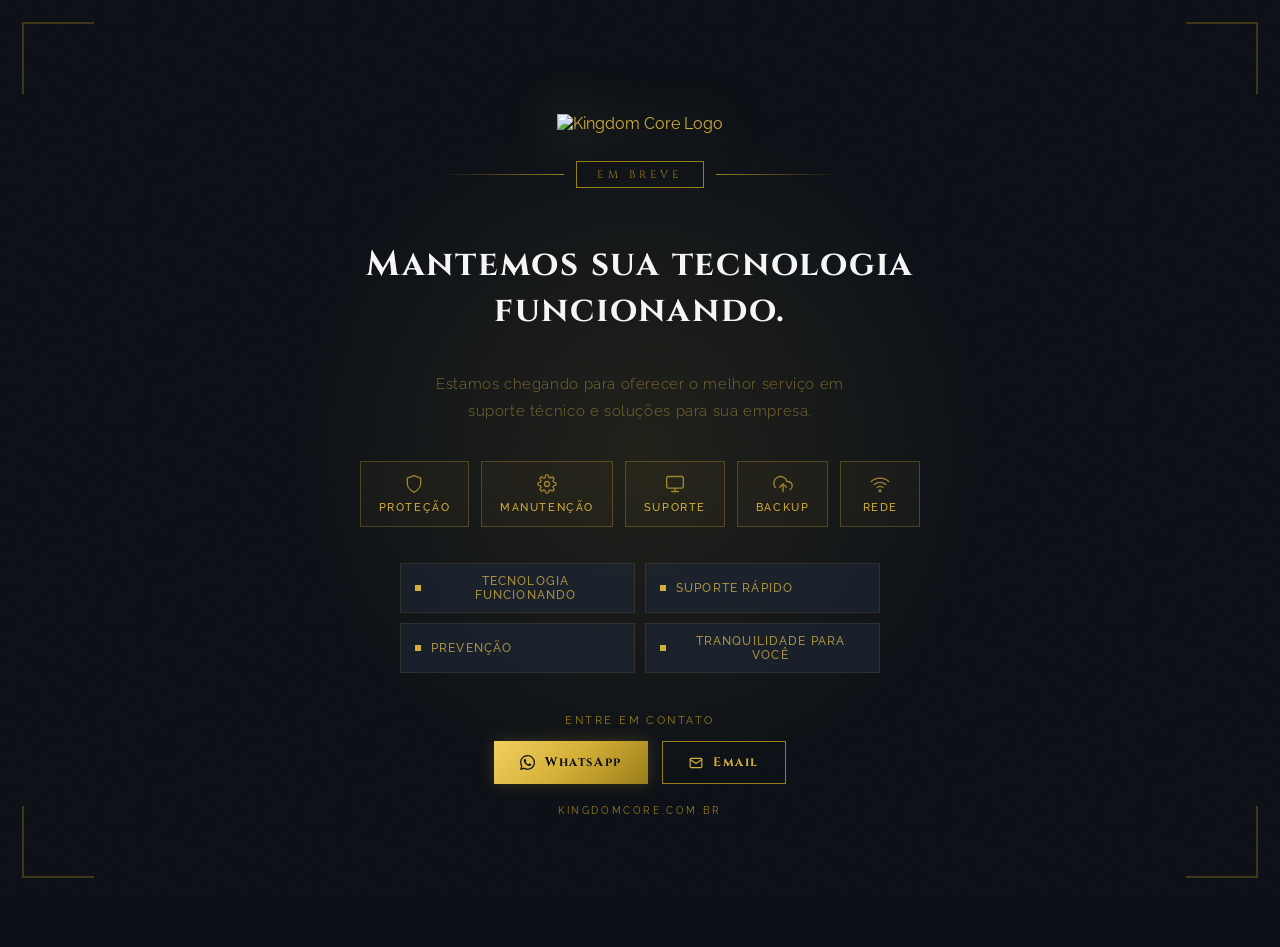
==== index.html @ c9ae3a70 "Update index.html" ====
<!DOCTYPE html>
<html lang="pt-BR">
<head>
  <meta charset="UTF-8" />
  <meta name="viewport" content="width=device-width, initial-scale=1.0" />
  <title>Kingdom Core – Soluções e Suporte</title>
  <link href="https://fonts.googleapis.com/css2?family=Cinzel:wght@400;700;900&family=Raleway:wght@300;400;500&display=swap" rel="stylesheet" />
  <style>
    *, *::before, *::after { box-sizing: border-box; margin: 0; padding: 0; }

    :root {
      --gold: #D4AF37;
      --gold-light: #F0D060;
      --gold-dark: #9A7E1A;
      --black: #0D1117;
      --dark: #1F2937;
      --white: #F5F5F5;
      --text: #D4AF37;
      --text-muted: #8a7530;
    }

    html, body {
      height: 100%;
      background: var(--black);
      color: var(--text);
      font-family: 'Raleway', sans-serif;
      overflow-x: hidden;
    }

    body::before {
      content: '';
      position: fixed;
      inset: 0;
      background-image: url("data:image/svg+xml,%3Csvg viewBox='0 0 200 200' xmlns='http://www.w3.org/2000/svg'%3E%3Cfilter id='n'%3E%3CfeTurbulence type='fractalNoise' baseFrequency='0.75' numOctaves='4' stitchTiles='stitch'/%3E%3C/filter%3E%3Crect width='100%25' height='100%25' filter='url(%23n)' opacity='0.04'/%3E%3C/svg%3E");
      background-size: 200px 200px;
      pointer-events: none;
      z-index: 0;
      opacity: 0.3;
    }

    .glow-bg {
      position: fixed;
      top: 50%; left: 50%;
      transform: translate(-50%, -50%);
      width: 700px; height: 700px;
      background: radial-gradient(circle, rgba(212,175,55,0.10) 0%, transparent 70%);
      pointer-events: none;
      z-index: 0;
      animation: pulse 5s ease-in-out infinite alternate;
    }
    @keyframes pulse {
      from { opacity: 0.5; transform: translate(-50%,-50%) scale(1); }
      to   { opacity: 1;   transform: translate(-50%,-50%) scale(1.06); }
    }

    .corner { position: fixed; width: 72px; height: 72px; border-color: var(--gold-dark); border-style: solid; opacity: 0.35; z-index: 1; }
    .corner-tl { top: 22px; left: 22px;  border-width: 2px 0 0 2px; }
    .corner-tr { top: 22px; right: 22px; border-width: 2px 2px 0 0; }
    .corner-bl { bottom: 22px; left: 22px;  border-width: 0 0 2px 2px; }
    .corner-br { bottom: 22px; right: 22px; border-width: 0 2px 2px 0; }

    main {
      position: relative; z-index: 2;
      min-height: 100vh;
      display: flex; flex-direction: column; align-items: center; justify-content: center;
      padding: 70px 24px 40px;
      text-align: center;
      gap: 0;
    }

    .logo-wrap { animation: fadeDown 0.9s ease both; }
    .logo-wrap img {
      width: clamp(130px, 20vw, 200px);
      filter: drop-shadow(0 0 24px rgba(212,175,55,0.5));
    }

    .brand { margin-top: 18px; animation: fadeDown 0.9s 0.15s ease both; }
    .brand h1 {
      font-family: 'Cinzel', serif; font-weight: 900;
      font-size: clamp(2rem, 7vw, 4.2rem);
      letter-spacing: 0.18em;
      background: linear-gradient(160deg, var(--gold-light) 10%, var(--gold) 50%, var(--gold-dark) 100%);
      -webkit-background-clip: text; -webkit-text-fill-color: transparent; background-clip: text;
      line-height: 1.1;
    }
    .brand .sub {
      font-family: 'Cinzel', serif;
      font-size: clamp(0.6rem, 1.8vw, 0.8rem);
      letter-spacing: 0.5em;
      color: var(--gold-dark);
      text-transform: uppercase;
      margin-top: 6px;
    }

    .divider {
      display: flex; align-items: center; gap: 12px;
      width: min(400px, 88%); margin: 28px auto;
      animation: fadeIn 1s 0.4s ease both;
    }
    .divider span { flex: 1; height: 1px; background: linear-gradient(to right, transparent, var(--gold-dark)); }
    .divider span:last-child { background: linear-gradient(to left, transparent, var(--gold-dark)); }
    .divider-crown { flex-shrink: 0; opacity: 0.55; }

    .badge {
      display: inline-block; font-family: 'Cinzel', serif;
      font-size: clamp(0.5rem, 1.5vw, 0.68rem);
      letter-spacing: 0.38em; color: var(--gold-dark);
      border: 1px solid var(--gold-dark);
      padding: 5px 20px; text-transform: uppercase;
      animation: fadeIn 1s 0.55s ease both;
    }

    .headline { margin-top: 26px; animation: fadeUp 1s 0.65s ease both; }
    .headline h2 {
      font-family: 'Cinzel', serif; font-weight: 700;
      font-size: clamp(1.3rem, 3.5vw, 2.2rem);
      color: var(--white); letter-spacing: 0.05em; line-height: 1.3;
    }
    .headline p {
      margin-top: 12px; font-weight: 300;
      font-size: clamp(0.82rem, 1.8vw, 0.96rem);
      color: #7a6b30; letter-spacing: 0.04em;
      max-width: 440px; line-height: 1.75;
    }

    .services {
      margin-top: 36px;
      display: flex; flex-wrap: wrap; justify-content: center; gap: 12px;
      animation: fadeUp 1s 0.8s ease both;
    }
    .services .pill {
      display: flex; flex-direction: column; align-items: center; gap: 6px;
      font-family: 'Raleway', sans-serif; font-size: 0.7rem; font-weight: 500;
      letter-spacing: 0.14em; text-transform: uppercase;
      color: var(--gold); border: 1px solid rgba(212,175,55,0.28);
      padding: 12px 18px; background: rgba(212,175,55,0.04);
      min-width: 80px;
      transition: background 0.3s, border-color 0.3s;
    }
    .services .pill svg { opacity: 0.7; }
    .services .pill:hover {
      background: rgba(212,175,55,0.10); border-color: rgba(212,175,55,0.55);
    }

    .diferenciais {
      margin-top: 36px;
      display: grid; grid-template-columns: repeat(2, 1fr); gap: 10px;
      width: min(480px, 92%);
      animation: fadeUp 1s 1s ease both;
    }
    .dif-item {
      display: flex; align-items: center; gap: 10px;
      background: rgba(31,41,55,0.6); border: 1px solid rgba(212,175,55,0.12);
      padding: 10px 14px;
    }
    .dif-item .dif-dot {
      width: 6px; height: 6px; background: var(--gold); flex-shrink: 0;
    }
    .dif-item p {
      font-size: 0.72rem; letter-spacing: 0.1em; color: #a89040;
      text-transform: uppercase; font-weight: 500;
    }

    .contact { margin-top: 40px; animation: fadeUp 1s 1.1s ease both; }
    .contact > p {
      font-size: 0.7rem; letter-spacing: 0.22em;
      text-transform: uppercase; color: var(--gold-dark); margin-bottom: 14px;
    }
    .contact-row { display: flex; flex-wrap: wrap; justify-content: center; gap: 14px; }
    .contact-btn {
      display: inline-flex; align-items: center; gap: 10px;
      text-decoration: none; font-family: 'Cinzel', serif;
      font-size: 0.78rem; letter-spacing: 0.13em;
      color: var(--black);
      background: linear-gradient(135deg, var(--gold-light), var(--gold), var(--gold-dark));
      padding: 12px 26px; font-weight: 700;
      transition: opacity 0.3s, transform 0.25s, box-shadow 0.3s;
      box-shadow: 0 0 16px rgba(212,175,55,0.22);
    }
    .contact-btn:hover { opacity: 0.88; transform: translateY(-2px); box-shadow: 0 0 30px rgba(212,175,55,0.45); }
    .contact-btn.outline {
      background: transparent; color: var(--gold);
      border: 1px solid var(--gold-dark); box-shadow: none;
    }
    .contact-btn.outline:hover { background: rgba(212,175,55,0.07); }

    .site-tag {
      margin-top: 20px;
      font-size: 0.65rem; letter-spacing: 0.25em;
      color: #4a3f18; text-transform: uppercase;
      animation: fadeIn 1s 1.3s ease both;
    }
    .site-tag a { color: var(--gold-dark); text-decoration: none; }
    .site-tag a:hover { color: var(--gold); }

    footer {
      position: relative; z-index: 2;
      padding: 18px; text-align: center;
      font-size: 0.6rem; letter-spacing: 0.2em;
      color: #2e2810; text-transform: uppercase;
    }

    @keyframes fadeDown { from { opacity:0; transform:translateY(-18px); } to { opacity:1; transform:translateY(0); } }
    @keyframes fadeUp   { from { opacity:0; transform:translateY(18px);  } to { opacity:1; transform:translateY(0); } }
    @keyframes fadeIn   { from { opacity:0; } to { opacity:1; } }

    @media (max-width: 480px) {
      .corner { width: 44px; height: 44px; }
      .diferenciais { grid-template-columns: 1fr; }
    }
  </style>
</head>
<body>

  <div class="glow-bg"></div>
  <div class="corner corner-tl"></div>
  <div class="corner corner-tr"></div>
  <div class="corner corner-bl"></div>
  <div class="corner corner-br"></div>

  <main>

    <div class="logo-wrap">
      <img src="./logo.png" alt="Kingdom Core Logo" />
    </div>

    <div class="divider">
      <span></span>

      <div class="badge">EM BREVE</div>

      <span></span>
    </div>    

    <div class="headline">
      <h2>Mantemos sua tecnologia<br>funcionando.</h2>      
    </div>
    <div class="headline">
      <p>Estamos chegando para oferecer o melhor serviço em suporte técnico e soluções para sua empresa.</p>
    </div>

    <div class="services">
      <!-- Proteção -->
      <div class="pill">
        <svg width="20" height="20" viewBox="0 0 24 24" fill="none" stroke="#D4AF37" stroke-width="1.6" stroke-linecap="round" stroke-linejoin="round">
          <path d="M12 22s8-4 8-10V5l-8-3-8 3v7c0 6 8 10 8 10z"/>
        </svg>
        Proteção
      </div>
      <!-- Manutenção -->
      <div class="pill">
        <svg width="20" height="20" viewBox="0 0 24 24" fill="none" stroke="#D4AF37" stroke-width="1.6" stroke-linecap="round" stroke-linejoin="round">
          <circle cx="12" cy="12" r="3"/><path d="M19.4 15a1.65 1.65 0 00.33 1.82l.06.06a2 2 0 010 2.83 2 2 0 01-2.83 0l-.06-.06a1.65 1.65 0 00-1.82-.33 1.65 1.65 0 00-1 1.51V21a2 2 0 01-4 0v-.09A1.65 1.65 0 009 19.4a1.65 1.65 0 00-1.82.33l-.06.06a2 2 0 01-2.83-2.83l.06-.06A1.65 1.65 0 004.68 15a1.65 1.65 0 00-1.51-1H3a2 2 0 010-4h.09A1.65 1.65 0 004.6 9a1.65 1.65 0 00-.33-1.82l-.06-.06a2 2 0 012.83-2.83l.06.06A1.65 1.65 0 009 4.68a1.65 1.65 0 001-1.51V3a2 2 0 014 0v.09a1.65 1.65 0 001 1.51 1.65 1.65 0 001.82-.33l.06-.06a2 2 0 012.83 2.83l-.06.06A1.65 1.65 0 0019.4 9a1.65 1.65 0 001.51 1H21a2 2 0 010 4h-.09a1.65 1.65 0 00-1.51 1z"/>
        </svg>
        Manutenção
      </div>
      <!-- Suporte -->
      <div class="pill">
        <svg width="20" height="20" viewBox="0 0 24 24" fill="none" stroke="#D4AF37" stroke-width="1.6" stroke-linecap="round" stroke-linejoin="round">
          <rect x="2" y="3" width="20" height="14" rx="2"/><line x1="8" y1="21" x2="16" y2="21"/><line x1="12" y1="17" x2="12" y2="21"/>
        </svg>
        Suporte
      </div>
      <!-- Backup -->
      <div class="pill">
        <svg width="20" height="20" viewBox="0 0 24 24" fill="none" stroke="#D4AF37" stroke-width="1.6" stroke-linecap="round" stroke-linejoin="round">
          <polyline points="16 16 12 12 8 16"/><line x1="12" y1="12" x2="12" y2="21"/><path d="M20.39 18.39A5 5 0 0018 9h-1.26A8 8 0 103 16.3"/>
        </svg>
        Backup
      </div>
      <!-- Rede -->
      <div class="pill">
        <svg width="20" height="20" viewBox="0 0 24 24" fill="none" stroke="#D4AF37" stroke-width="1.6" stroke-linecap="round" stroke-linejoin="round">
          <path d="M5 12.55a11 11 0 0114.08 0"/><path d="M1.42 9a16 16 0 0121.16 0"/><path d="M8.53 16.11a6 6 0 016.95 0"/><circle cx="12" cy="20" r="1" fill="#D4AF37"/>
        </svg>
        Rede
      </div>
    </div>

    <div class="diferenciais">
      <div class="dif-item"><div class="dif-dot"></div><p>Tecnologia Funcionando</p></div>
      <div class="dif-item"><div class="dif-dot"></div><p>Suporte Rápido</p></div>
      <div class="dif-item"><div class="dif-dot"></div><p>Prevenção</p></div>
      <div class="dif-item"><div class="dif-dot"></div><p>Tranquilidade para Você</p></div>
    </div>

    <div class="contact">
      <p>Entre em contato</p>
      <div class="contact-row">
        <a class="contact-btn" href="https://wa.me/5581999999999" target="_blank">
          <svg width="15" height="15" viewBox="0 0 24 24" fill="currentColor"><path d="M17.472 14.382c-.297-.149-1.758-.867-2.03-.967-.273-.099-.471-.148-.67.15-.197.297-.767.966-.94 1.164-.173.199-.347.223-.644.075-.297-.15-1.255-.463-2.39-1.475-.883-.788-1.48-1.761-1.653-2.059-.173-.297-.018-.458.13-.606.134-.133.298-.347.446-.52.149-.174.198-.298.298-.497.099-.198.05-.371-.025-.52-.075-.149-.669-1.612-.916-2.207-.242-.579-.487-.5-.669-.51-.173-.008-.371-.01-.57-.01-.198 0-.52.074-.792.372-.272.297-1.04 1.016-1.04 2.479 0 1.462 1.065 2.875 1.213 3.074.149.198 2.096 3.2 5.077 4.487.709.306 1.262.489 1.694.625.712.227 1.36.195 1.871.118.571-.085 1.758-.719 2.006-1.413.248-.694.248-1.289.173-1.413-.074-.124-.272-.198-.57-.347m-5.421 7.403h-.004a9.87 9.87 0 01-5.031-1.378l-.361-.214-3.741.982.998-3.648-.235-.374a9.86 9.86 0 01-1.51-5.26c.001-5.45 4.436-9.884 9.888-9.884 2.64 0 5.122 1.03 6.988 2.898a9.825 9.825 0 012.893 6.994c-.003 5.45-4.437 9.884-9.885 9.884m8.413-18.297A11.815 11.815 0 0012.05 0C5.495 0 .16 5.335.157 11.892c0 2.096.547 4.142 1.588 5.945L.057 24l6.305-1.654a11.882 11.882 0 005.683 1.448h.005c6.554 0 11.89-5.335 11.893-11.893a11.821 11.821 0 00-3.48-8.413z"/></svg>
          WhatsApp
        </a>
        <a class="contact-btn outline" href="tel:+5581999999999">
          <svg width="14" height="14" viewBox="0 0 24 24" fill="none" stroke="currentColor" stroke-width="2" stroke-linecap="round" stroke-linejoin="round"><path d="M4 4h16a2 2 0 0 1 2 2v12a2 2 0 0 1-2 2H4a2 2 0 0 1-2-2V6a2 2 0 0 1 2-2z"/><path d="M22 6l-10 7L2 6"/></svg>
          Email
        </a>
      </div>
      <div class="site-tag">
        <a href="https://kingdomcore.com.br" target="_blank">kingdomcore.com.br</a>
      </div>
    </div>

  </main>

  <footer>© 2025 Kingdom Core · Todos os direitos reservados</footer>

</body>
</html>
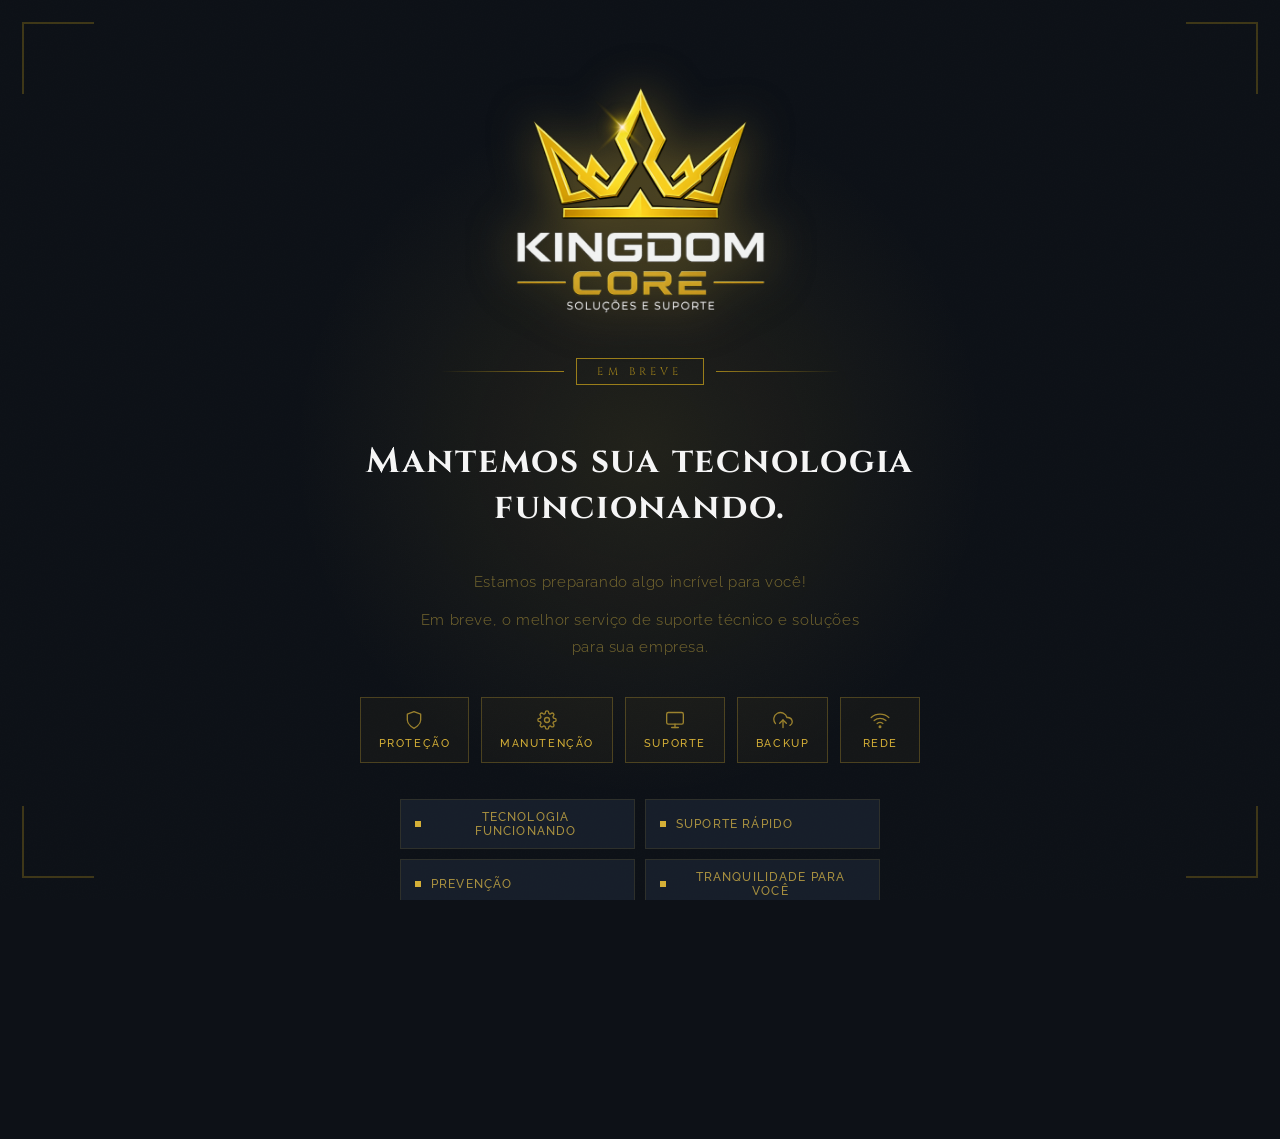
==== commit 9ce4dd94: "Update index.html" ====
--- a/index.html
+++ b/index.html
@@ -4,6 +4,7 @@
   <meta charset="UTF-8" />
   <meta name="viewport" content="width=device-width, initial-scale=1.0" />
   <title>Kingdom Core – Soluções e Suporte</title>
+  <link rel="icon" type="image/png" href="./favicon.png" />
   <link href="https://fonts.googleapis.com/css2?family=Cinzel:wght@400;700;900&family=Raleway:wght@300;400;500&display=swap" rel="stylesheet" />
   <style>
     *, *::before, *::after { box-sizing: border-box; margin: 0; padding: 0; }
@@ -70,10 +71,10 @@
 
     .logo-wrap { animation: fadeDown 0.9s ease both; }
     .logo-wrap img {
-      width: clamp(130px, 20vw, 200px);
+      width: clamp(130px, 20vw, 500px);
       filter: drop-shadow(0 0 24px rgba(212,175,55,0.5));
     }
-
+    
     .brand { margin-top: 18px; animation: fadeDown 0.9s 0.15s ease both; }
     .brand h1 {
       font-family: 'Cinzel', serif; font-weight: 900;
@@ -226,9 +227,7 @@
 
     <div class="divider">
       <span></span>
-
       <div class="badge">EM BREVE</div>
-
       <span></span>
     </div>    
 
@@ -236,7 +235,8 @@
       <h2>Mantemos sua tecnologia<br>funcionando.</h2>      
     </div>
     <div class="headline">
-      <p>Estamos chegando para oferecer o melhor serviço em suporte técnico e soluções para sua empresa.</p>
+      <p>Estamos preparando algo incrível para você!</p>
+      <p>Em breve, o melhor serviço de suporte técnico e soluções para sua empresa.</p>
     </div>
 
     <div class="services">
@@ -287,11 +287,11 @@
     <div class="contact">
       <p>Entre em contato</p>
       <div class="contact-row">
-        <a class="contact-btn" href="https://wa.me/5581999999999" target="_blank">
+        <a class="contact-btn" href="https://wa.me/5582999739785" target="_blank">
           <svg width="15" height="15" viewBox="0 0 24 24" fill="currentColor"><path d="M17.472 14.382c-.297-.149-1.758-.867-2.03-.967-.273-.099-.471-.148-.67.15-.197.297-.767.966-.94 1.164-.173.199-.347.223-.644.075-.297-.15-1.255-.463-2.39-1.475-.883-.788-1.48-1.761-1.653-2.059-.173-.297-.018-.458.13-.606.134-.133.298-.347.446-.52.149-.174.198-.298.298-.497.099-.198.05-.371-.025-.52-.075-.149-.669-1.612-.916-2.207-.242-.579-.487-.5-.669-.51-.173-.008-.371-.01-.57-.01-.198 0-.52.074-.792.372-.272.297-1.04 1.016-1.04 2.479 0 1.462 1.065 2.875 1.213 3.074.149.198 2.096 3.2 5.077 4.487.709.306 1.262.489 1.694.625.712.227 1.36.195 1.871.118.571-.085 1.758-.719 2.006-1.413.248-.694.248-1.289.173-1.413-.074-.124-.272-.198-.57-.347m-5.421 7.403h-.004a9.87 9.87 0 01-5.031-1.378l-.361-.214-3.741.982.998-3.648-.235-.374a9.86 9.86 0 01-1.51-5.26c.001-5.45 4.436-9.884 9.888-9.884 2.64 0 5.122 1.03 6.988 2.898a9.825 9.825 0 012.893 6.994c-.003 5.45-4.437 9.884-9.885 9.884m8.413-18.297A11.815 11.815 0 0012.05 0C5.495 0 .16 5.335.157 11.892c0 2.096.547 4.142 1.588 5.945L.057 24l6.305-1.654a11.882 11.882 0 005.683 1.448h.005c6.554 0 11.89-5.335 11.893-11.893a11.821 11.821 0 00-3.48-8.413z"/></svg>
           WhatsApp
         </a>
-        <a class="contact-btn outline" href="tel:+5581999999999">
+        <a class="contact-btn outline" href="mailto:contato@kingdomcore.com.br">
           <svg width="14" height="14" viewBox="0 0 24 24" fill="none" stroke="currentColor" stroke-width="2" stroke-linecap="round" stroke-linejoin="round"><path d="M4 4h16a2 2 0 0 1 2 2v12a2 2 0 0 1-2 2H4a2 2 0 0 1-2-2V6a2 2 0 0 1 2-2z"/><path d="M22 6l-10 7L2 6"/></svg>
           Email
         </a>
@@ -303,7 +303,7 @@
 
   </main>
 
-  <footer>© 2025 Kingdom Core · Todos os direitos reservados</footer>
+  <footer>© 2026 Kingdom Core · Todos os direitos reservados</footer>
 
 </body>
 </html>
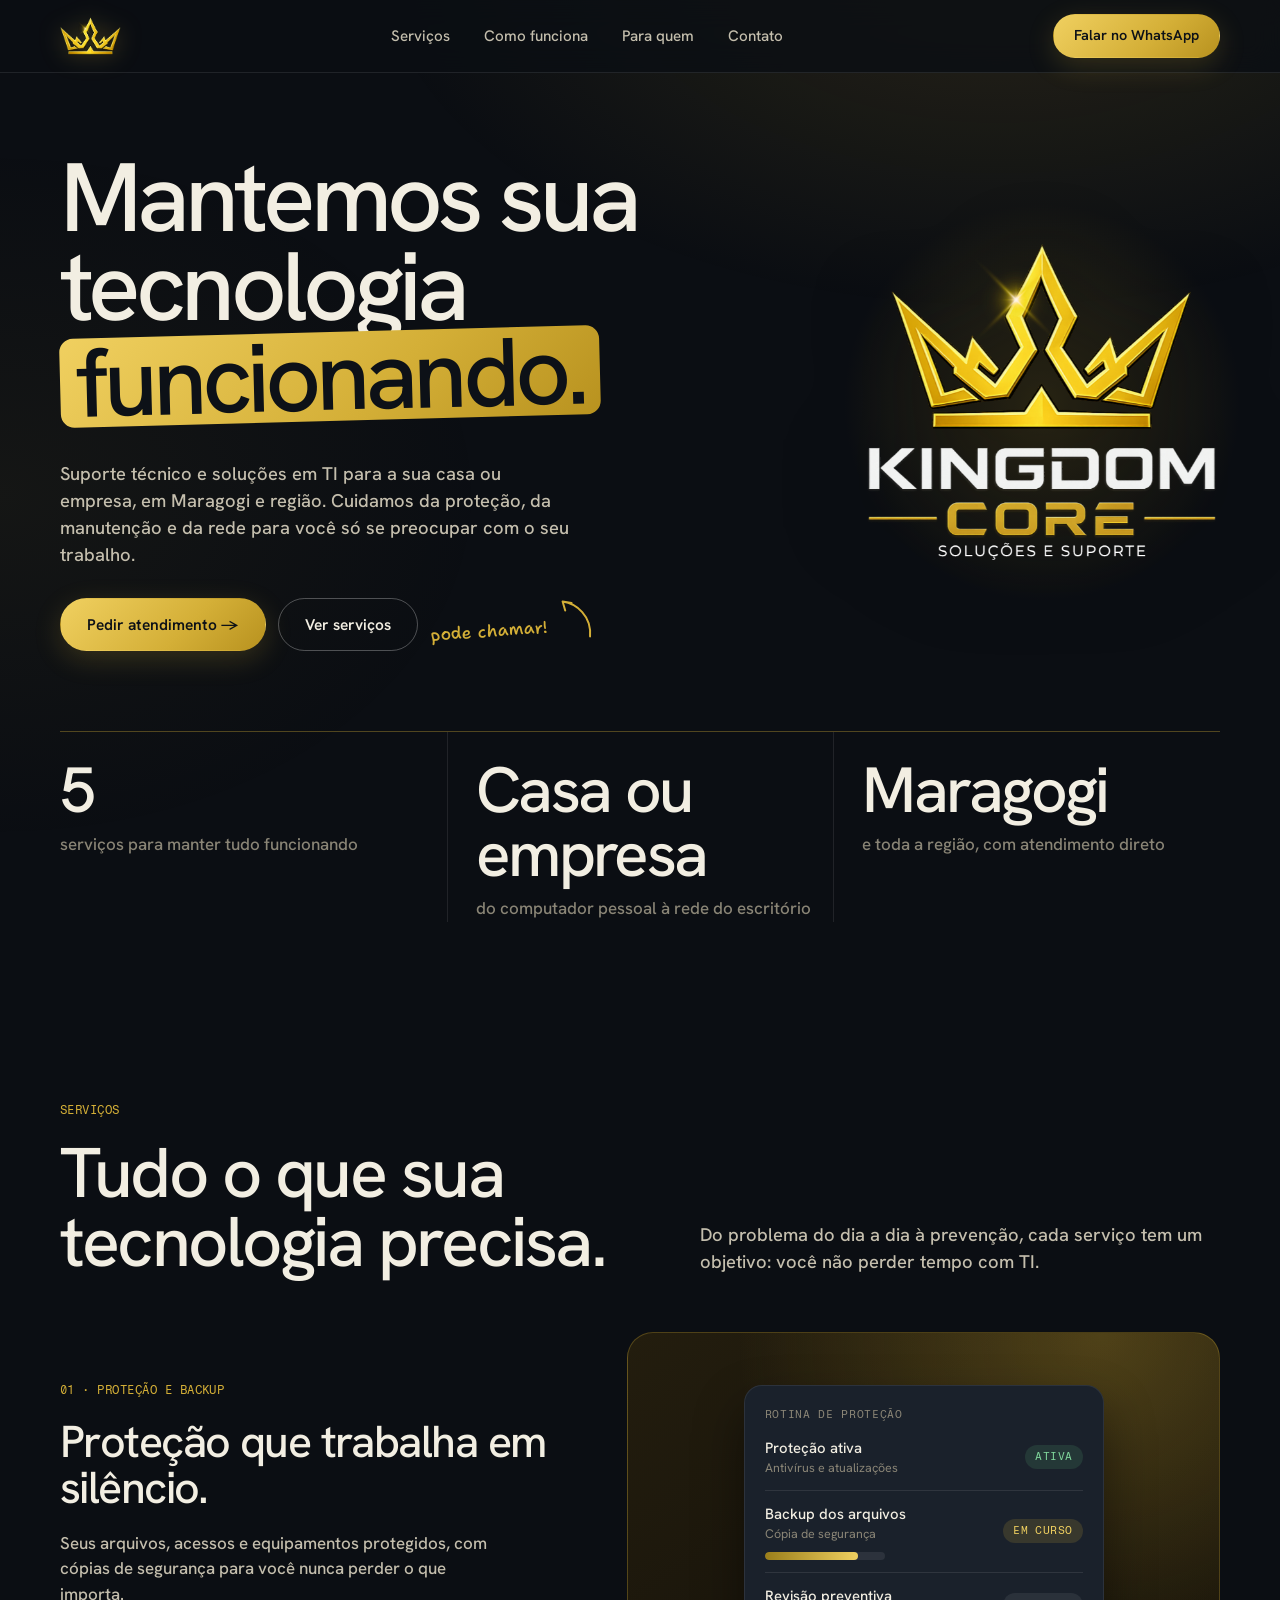
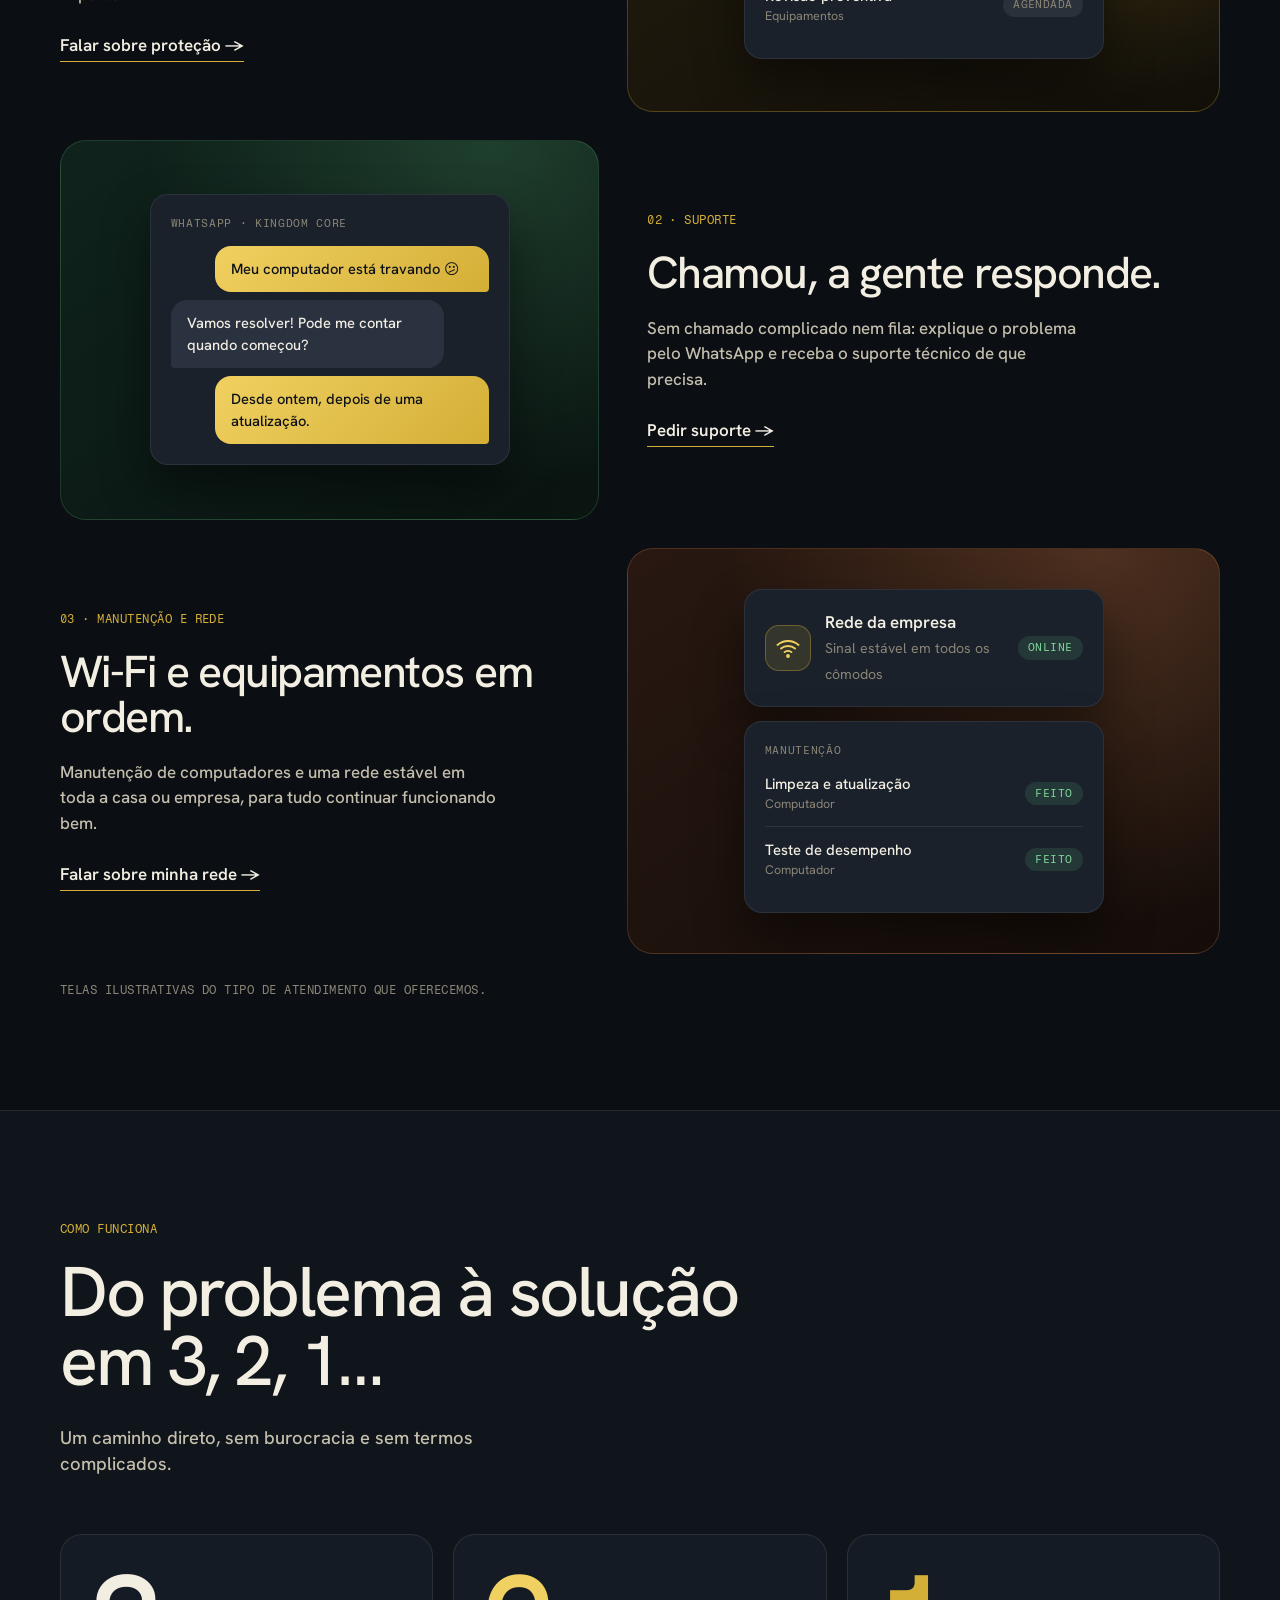
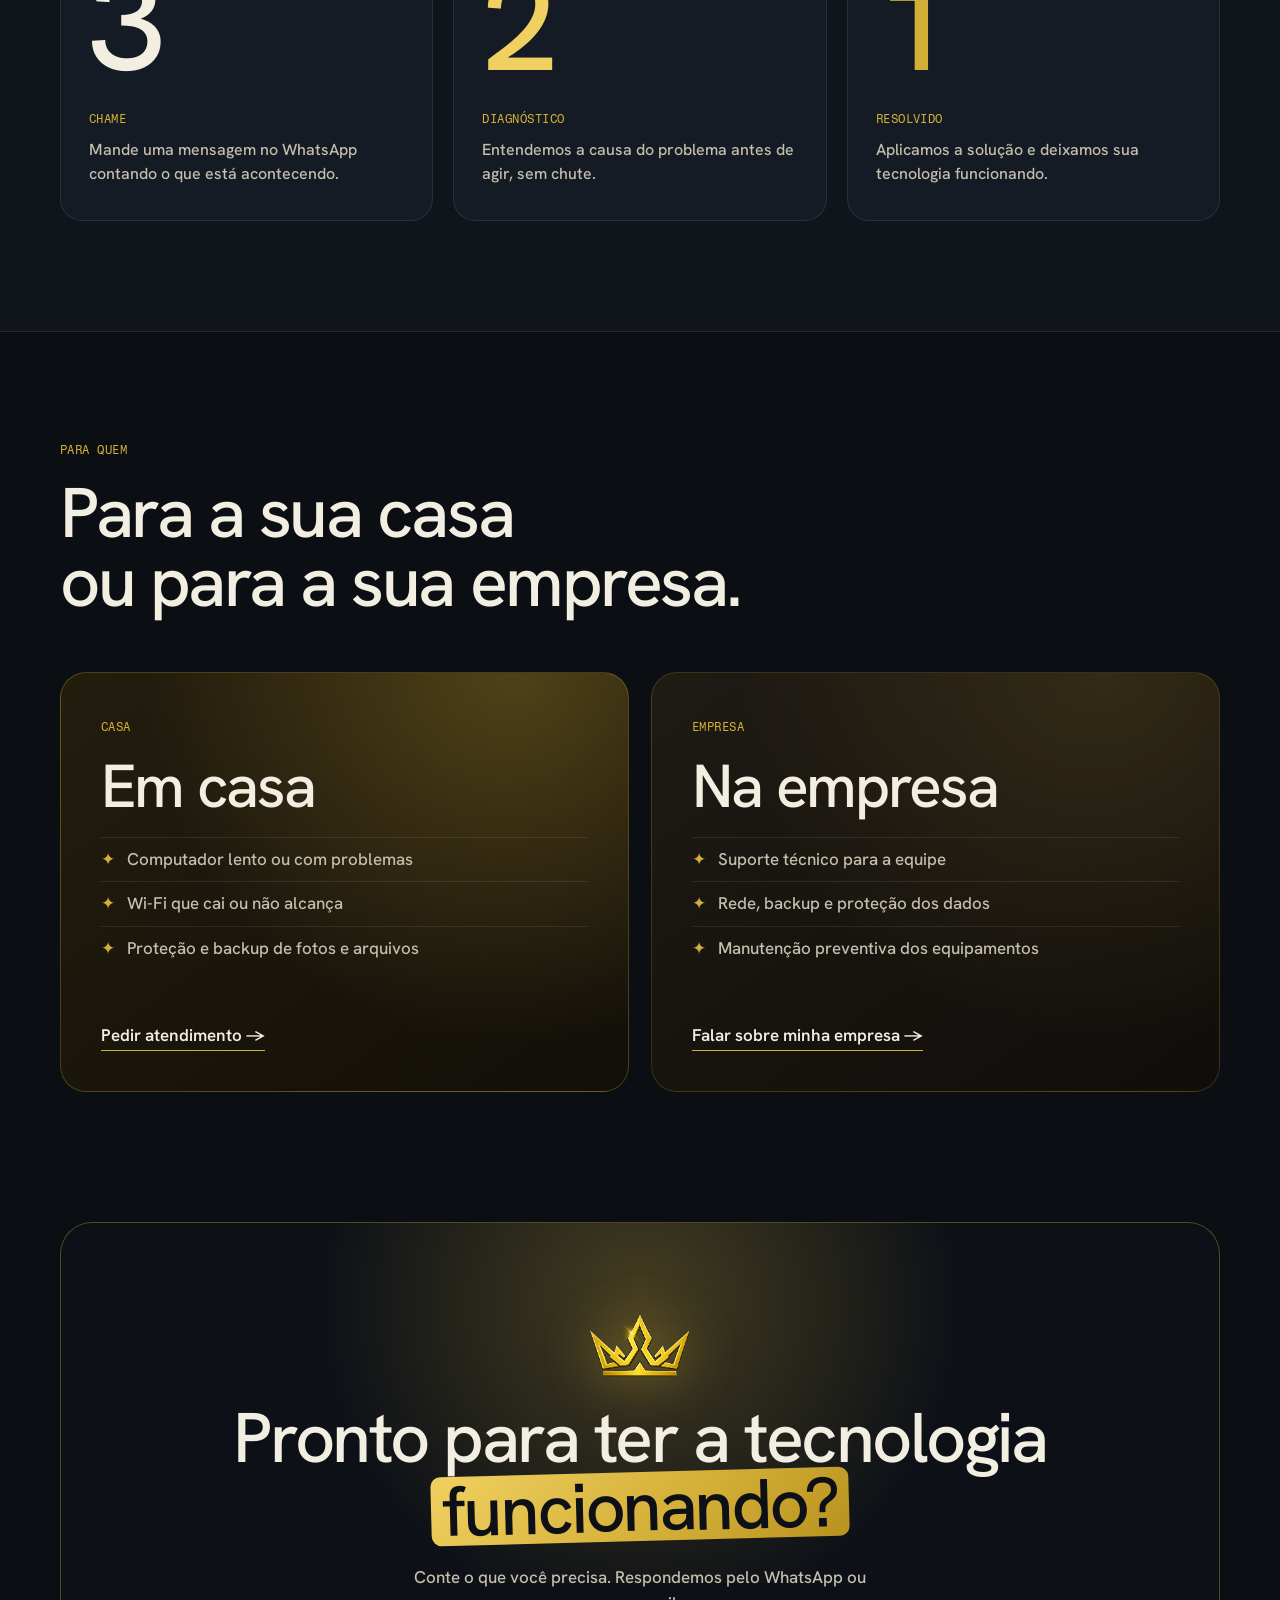
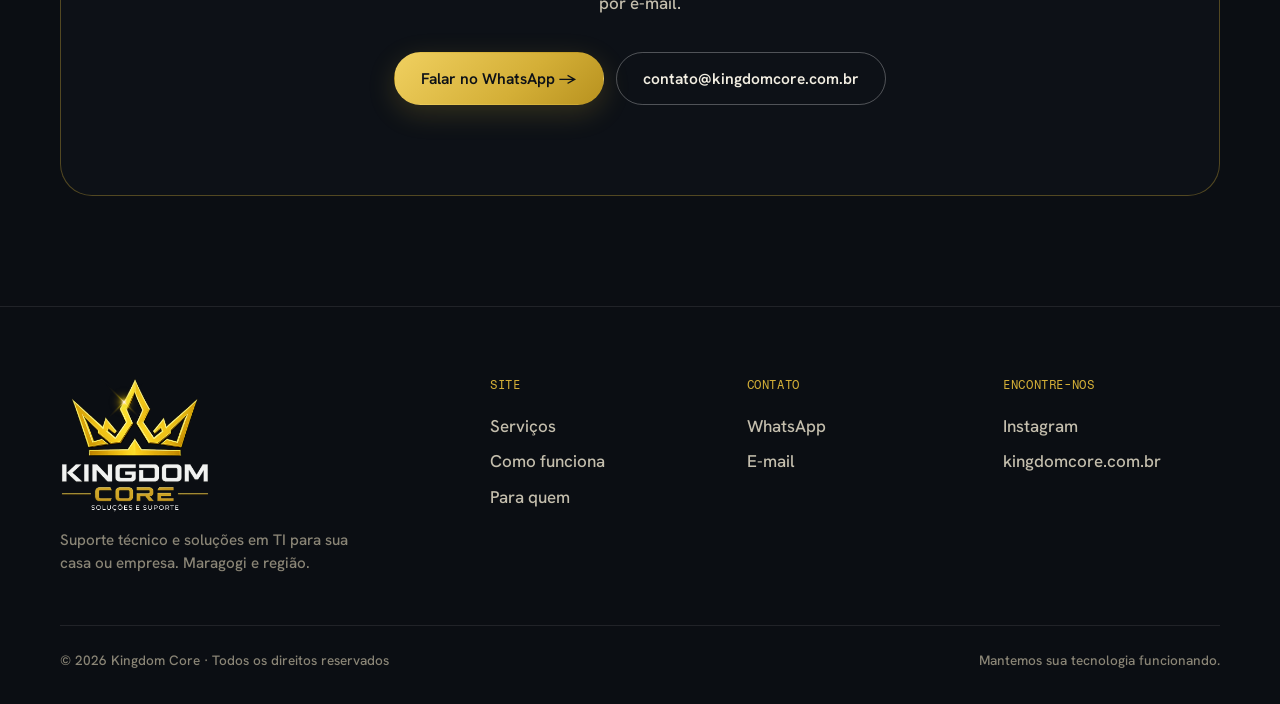
==== commit 077a14e5: "New Version" ====
--- a/index.html
+++ b/index.html
@@ -3,307 +3,447 @@
 <head>
   <meta charset="UTF-8" />
   <meta name="viewport" content="width=device-width, initial-scale=1.0" />
-  <title>Kingdom Core – Soluções e Suporte</title>
+  <title>Kingdom Core – TI em Maragogi</title>
+  <meta name="description" content="Suporte técnico e soluções em TI para sua casa ou empresa em Maragogi e região. Mantemos sua tecnologia funcionando." />
+  <meta name="theme-color" content="#0B0E13" />
+  <meta property="og:title" content="Kingdom Core – TI em Maragogi" />
+  <meta property="og:description" content="Suporte técnico e soluções em TI para sua casa ou empresa. Mantemos sua tecnologia funcionando." />
+  <meta property="og:image" content="https://kingdomcore.com.br/logo.png" />
   <link rel="icon" type="image/png" href="./favicon.png" />
-  <link href="https://fonts.googleapis.com/css2?family=Cinzel:wght@400;700;900&family=Raleway:wght@300;400;500&display=swap" rel="stylesheet" />
+  <link rel="preconnect" href="https://fonts.googleapis.com" />
+  <link rel="preconnect" href="https://fonts.gstatic.com" crossorigin />
+  <link href="https://fonts.googleapis.com/css2?family=Hanken+Grotesk:wght@400;500;600&family=Fragment+Mono&family=Shantell+Sans:wght@500&display=swap" rel="stylesheet" />
+  <script>document.documentElement.className += ' js';</script>
   <style>
     *, *::before, *::after { box-sizing: border-box; margin: 0; padding: 0; }
+    html { scroll-behavior: smooth; }
 
     :root {
+      --bg: #0B0E13;
+      --bg-2: #10151C;
+      --surface: #151B24;
+      --text: #F2EEE2;
+      --text-2: #C4BEAD;
+      --muted: #8A8576;
+      --line: rgba(255,255,255,0.09);
+      --line-gold: rgba(212,175,55,0.35);
       --gold: #D4AF37;
       --gold-light: #F0D060;
       --gold-dark: #9A7E1A;
       --black: #0D1117;
-      --dark: #1F2937;
-      --white: #F5F5F5;
-      --text: #D4AF37;
-      --text-muted: #8a7530;
-    }
-
-    html, body {
-      height: 100%;
-      background: var(--black);
-      color: var(--text);
-      font-family: 'Raleway', sans-serif;
-      overflow-x: hidden;
-    }
-
+      --radius: 18px;
+      --sans: 'Hanken Grotesk', system-ui, sans-serif;
+      --mono: 'Fragment Mono', ui-monospace, monospace;
+      --hand: 'Shantell Sans', 'Comic Sans MS', cursive;
+    }
+
+    body {
+      background: var(--bg); color: var(--text);
+      font-family: var(--sans); font-weight: 500; font-size: 17px; line-height: 1.5;
+      -webkit-font-smoothing: antialiased; overflow-x: hidden;
+    }
     body::before {
-      content: '';
-      position: fixed;
-      inset: 0;
-      background-image: url("data:image/svg+xml,%3Csvg viewBox='0 0 200 200' xmlns='http://www.w3.org/2000/svg'%3E%3Cfilter id='n'%3E%3CfeTurbulence type='fractalNoise' baseFrequency='0.75' numOctaves='4' stitchTiles='stitch'/%3E%3C/filter%3E%3Crect width='100%25' height='100%25' filter='url(%23n)' opacity='0.04'/%3E%3C/svg%3E");
-      background-size: 200px 200px;
-      pointer-events: none;
-      z-index: 0;
-      opacity: 0.3;
-    }
-
-    .glow-bg {
-      position: fixed;
-      top: 50%; left: 50%;
-      transform: translate(-50%, -50%);
-      width: 700px; height: 700px;
-      background: radial-gradient(circle, rgba(212,175,55,0.10) 0%, transparent 70%);
-      pointer-events: none;
-      z-index: 0;
-      animation: pulse 5s ease-in-out infinite alternate;
-    }
-    @keyframes pulse {
-      from { opacity: 0.5; transform: translate(-50%,-50%) scale(1); }
-      to   { opacity: 1;   transform: translate(-50%,-50%) scale(1.06); }
-    }
-
-    .corner { position: fixed; width: 72px; height: 72px; border-color: var(--gold-dark); border-style: solid; opacity: 0.35; z-index: 1; }
-    .corner-tl { top: 22px; left: 22px;  border-width: 2px 0 0 2px; }
-    .corner-tr { top: 22px; right: 22px; border-width: 2px 2px 0 0; }
-    .corner-bl { bottom: 22px; left: 22px;  border-width: 0 0 2px 2px; }
-    .corner-br { bottom: 22px; right: 22px; border-width: 0 2px 2px 0; }
-
-    main {
-      position: relative; z-index: 2;
-      min-height: 100vh;
-      display: flex; flex-direction: column; align-items: center; justify-content: center;
-      padding: 70px 24px 40px;
-      text-align: center;
-      gap: 0;
-    }
-
-    .logo-wrap { animation: fadeDown 0.9s ease both; }
-    .logo-wrap img {
-      width: clamp(130px, 20vw, 500px);
-      filter: drop-shadow(0 0 24px rgba(212,175,55,0.5));
-    }
-    
-    .brand { margin-top: 18px; animation: fadeDown 0.9s 0.15s ease both; }
-    .brand h1 {
-      font-family: 'Cinzel', serif; font-weight: 900;
-      font-size: clamp(2rem, 7vw, 4.2rem);
-      letter-spacing: 0.18em;
-      background: linear-gradient(160deg, var(--gold-light) 10%, var(--gold) 50%, var(--gold-dark) 100%);
-      -webkit-background-clip: text; -webkit-text-fill-color: transparent; background-clip: text;
-      line-height: 1.1;
-    }
-    .brand .sub {
-      font-family: 'Cinzel', serif;
-      font-size: clamp(0.6rem, 1.8vw, 0.8rem);
-      letter-spacing: 0.5em;
-      color: var(--gold-dark);
-      text-transform: uppercase;
-      margin-top: 6px;
-    }
-
-    .divider {
-      display: flex; align-items: center; gap: 12px;
-      width: min(400px, 88%); margin: 28px auto;
-      animation: fadeIn 1s 0.4s ease both;
-    }
-    .divider span { flex: 1; height: 1px; background: linear-gradient(to right, transparent, var(--gold-dark)); }
-    .divider span:last-child { background: linear-gradient(to left, transparent, var(--gold-dark)); }
-    .divider-crown { flex-shrink: 0; opacity: 0.55; }
-
-    .badge {
-      display: inline-block; font-family: 'Cinzel', serif;
-      font-size: clamp(0.5rem, 1.5vw, 0.68rem);
-      letter-spacing: 0.38em; color: var(--gold-dark);
-      border: 1px solid var(--gold-dark);
-      padding: 5px 20px; text-transform: uppercase;
-      animation: fadeIn 1s 0.55s ease both;
-    }
-
-    .headline { margin-top: 26px; animation: fadeUp 1s 0.65s ease both; }
-    .headline h2 {
-      font-family: 'Cinzel', serif; font-weight: 700;
-      font-size: clamp(1.3rem, 3.5vw, 2.2rem);
-      color: var(--white); letter-spacing: 0.05em; line-height: 1.3;
-    }
-    .headline p {
-      margin-top: 12px; font-weight: 300;
-      font-size: clamp(0.82rem, 1.8vw, 0.96rem);
-      color: #7a6b30; letter-spacing: 0.04em;
-      max-width: 440px; line-height: 1.75;
-    }
-
-    .services {
-      margin-top: 36px;
-      display: flex; flex-wrap: wrap; justify-content: center; gap: 12px;
-      animation: fadeUp 1s 0.8s ease both;
-    }
-    .services .pill {
-      display: flex; flex-direction: column; align-items: center; gap: 6px;
-      font-family: 'Raleway', sans-serif; font-size: 0.7rem; font-weight: 500;
-      letter-spacing: 0.14em; text-transform: uppercase;
-      color: var(--gold); border: 1px solid rgba(212,175,55,0.28);
-      padding: 12px 18px; background: rgba(212,175,55,0.04);
-      min-width: 80px;
-      transition: background 0.3s, border-color 0.3s;
-    }
-    .services .pill svg { opacity: 0.7; }
-    .services .pill:hover {
-      background: rgba(212,175,55,0.10); border-color: rgba(212,175,55,0.55);
-    }
-
-    .diferenciais {
-      margin-top: 36px;
-      display: grid; grid-template-columns: repeat(2, 1fr); gap: 10px;
-      width: min(480px, 92%);
-      animation: fadeUp 1s 1s ease both;
-    }
-    .dif-item {
-      display: flex; align-items: center; gap: 10px;
-      background: rgba(31,41,55,0.6); border: 1px solid rgba(212,175,55,0.12);
-      padding: 10px 14px;
-    }
-    .dif-item .dif-dot {
-      width: 6px; height: 6px; background: var(--gold); flex-shrink: 0;
-    }
-    .dif-item p {
-      font-size: 0.72rem; letter-spacing: 0.1em; color: #a89040;
-      text-transform: uppercase; font-weight: 500;
-    }
-
-    .contact { margin-top: 40px; animation: fadeUp 1s 1.1s ease both; }
-    .contact > p {
-      font-size: 0.7rem; letter-spacing: 0.22em;
-      text-transform: uppercase; color: var(--gold-dark); margin-bottom: 14px;
-    }
-    .contact-row { display: flex; flex-wrap: wrap; justify-content: center; gap: 14px; }
-    .contact-btn {
-      display: inline-flex; align-items: center; gap: 10px;
-      text-decoration: none; font-family: 'Cinzel', serif;
-      font-size: 0.78rem; letter-spacing: 0.13em;
-      color: var(--black);
-      background: linear-gradient(135deg, var(--gold-light), var(--gold), var(--gold-dark));
-      padding: 12px 26px; font-weight: 700;
-      transition: opacity 0.3s, transform 0.25s, box-shadow 0.3s;
-      box-shadow: 0 0 16px rgba(212,175,55,0.22);
-    }
-    .contact-btn:hover { opacity: 0.88; transform: translateY(-2px); box-shadow: 0 0 30px rgba(212,175,55,0.45); }
-    .contact-btn.outline {
-      background: transparent; color: var(--gold);
-      border: 1px solid var(--gold-dark); box-shadow: none;
-    }
-    .contact-btn.outline:hover { background: rgba(212,175,55,0.07); }
-
-    .site-tag {
-      margin-top: 20px;
-      font-size: 0.65rem; letter-spacing: 0.25em;
-      color: #4a3f18; text-transform: uppercase;
-      animation: fadeIn 1s 1.3s ease both;
-    }
-    .site-tag a { color: var(--gold-dark); text-decoration: none; }
-    .site-tag a:hover { color: var(--gold); }
-
-    footer {
-      position: relative; z-index: 2;
-      padding: 18px; text-align: center;
-      font-size: 0.6rem; letter-spacing: 0.2em;
-      color: #2e2810; text-transform: uppercase;
-    }
-
-    @keyframes fadeDown { from { opacity:0; transform:translateY(-18px); } to { opacity:1; transform:translateY(0); } }
-    @keyframes fadeUp   { from { opacity:0; transform:translateY(18px);  } to { opacity:1; transform:translateY(0); } }
-    @keyframes fadeIn   { from { opacity:0; } to { opacity:1; } }
-
-    @media (max-width: 480px) {
-      .corner { width: 44px; height: 44px; }
-      .diferenciais { grid-template-columns: 1fr; }
+      content: ''; position: fixed; inset: 0; z-index: 0; pointer-events: none;
+      background:
+        radial-gradient(900px 520px at 78% -6%, rgba(212,175,55,0.14), transparent 70%),
+        radial-gradient(700px 500px at 0% 55%, rgba(212,175,55,0.05), transparent 70%);
+    }
+    a { color: inherit; text-decoration: none; }
+    img { max-width: 100%; display: block; }
+    ul { list-style: none; }
+    nav, header, section, footer, .cta-sec { position: relative; z-index: 1; }
+    .wrap { width: min(1160px, 100% - 40px); margin-inline: auto; }
+    section { padding: 110px 0; }
+
+    .mono { font-family: var(--mono); font-size: 0.74rem; letter-spacing: 0.04em; text-transform: uppercase; }
+    h1, h2, h3 { font-weight: 500; letter-spacing: -0.035em; line-height: 0.98; }
+    h2 { font-size: clamp(2.4rem, 5.6vw, 4.4rem); }
+    h3 { font-size: clamp(1.9rem, 3.6vw, 2.8rem); line-height: 1.02; }
+    .sub { color: var(--text-2); font-size: 1.15rem; max-width: 520px; line-height: 1.45; }
+    .gold-text { background: linear-gradient(160deg, var(--gold-light) 10%, var(--gold) 55%, var(--gold-dark)); -webkit-background-clip: text; background-clip: text; -webkit-text-fill-color: transparent; }
+
+    .hl { background: linear-gradient(135deg, #F0D060, #D4AF37 60%, #B8921F); color: var(--black); padding: 0 0.16em; border-radius: 0.14em; display: inline-block; transform: rotate(-1.5deg); font-style: normal; }
+
+    /* ---------- Nav ---------- */
+    nav {
+      position: sticky; top: 0; z-index: 20;
+      background: rgba(11,14,19,0.8); backdrop-filter: blur(14px); -webkit-backdrop-filter: blur(14px);
+      border-bottom: 1px solid var(--line);
+    }
+    .nav-in { height: 72px; display: flex; align-items: center; justify-content: space-between; gap: 20px; }
+    .brand img { height: 38px; width: auto; filter: drop-shadow(0 0 12px rgba(212,175,55,0.35)); }
+    .nav-links { display: flex; gap: 6px; }
+    .nav-links a { padding: 8px 14px; border-radius: 999px; font-size: 0.95rem; color: var(--text-2); transition: background .2s, color .2s; }
+    .nav-links a:hover { background: rgba(255,255,255,0.06); color: var(--text); }
+
+    .btn {
+      display: inline-flex; align-items: center; justify-content: center; gap: 10px;
+      font-family: var(--sans); font-weight: 600; font-size: 0.97rem;
+      padding: 14px 26px; border-radius: 999px; cursor: pointer; border: 1px solid transparent;
+      transition: transform .25s, box-shadow .25s, background .25s, color .25s, border-color .25s;
+    }
+    .btn:hover { transform: translateY(-2px); }
+    .btn-gold { background: linear-gradient(135deg, #F0D060, #D4AF37 60%, #B8921F); color: var(--black); box-shadow: 0 8px 28px rgba(212,175,55,0.2); }
+    .btn-gold:hover { box-shadow: 0 12px 36px rgba(212,175,55,0.42); }
+    .btn-line { border-color: rgba(255,255,255,0.28); color: var(--text); }
+    .btn-line:hover { border-color: var(--gold); background: rgba(212,175,55,0.08); }
+    .btn-sm { padding: 10px 20px; font-size: 0.9rem; }
+
+    /* ---------- Hero ---------- */
+    .hero { padding: 80px 0 70px; }
+    .hero-grid { display: grid; grid-template-columns: 1.5fr 0.7fr; gap: 40px; align-items: center; }
+    .hero h1 { font-size: clamp(3rem, 7.6vw, 6.9rem); letter-spacing: -0.05em; line-height: 0.92; }
+    .hero h1 span { display: block; }
+    .hero .sub { margin-top: 40px; }
+    .hero-cta { display: flex; gap: 12px; flex-wrap: wrap; margin-top: 30px; align-items: center; }
+    .note { font-family: var(--hand); font-size: 1.05rem; color: var(--gold); transform: rotate(-4deg); display: flex; align-items: flex-end; gap: 6px; pointer-events: none; padding-bottom: 6px; }
+    .note svg { transform: scaleX(-1) rotate(-20deg); }
+    .hero-logo { position: relative; display: grid; place-items: center; }
+    .hero-logo::before {
+      content: ''; position: absolute; inset: -12%; border-radius: 50%;
+      background: radial-gradient(circle, rgba(212,175,55,0.22), transparent 68%);
+      animation: glow 5s ease-in-out infinite alternate;
+    }
+    .hero-logo img { position: relative; width: 100%; max-width: 380px; filter: drop-shadow(0 12px 40px rgba(0,0,0,0.5)); }
+    @keyframes glow { from { opacity: .55; transform: scale(1); } to { opacity: 1; transform: scale(1.06); } }
+
+    .stats { display: grid; grid-template-columns: repeat(3, 1fr); border-top: 1px solid var(--line-gold); margin-top: 80px; }
+    .stat { padding: 26px 0 0; }
+    .stat + .stat { padding-left: 28px; border-left: 1px solid var(--line); }
+    .stat b { display: block; font-weight: 500; font-size: clamp(2.4rem, 5vw, 4rem); letter-spacing: -0.04em; line-height: 1; }
+    .stat span { display: block; margin-top: 10px; color: var(--muted); }
+
+    /* ---------- Features ---------- */
+    .section-top { display: flex; justify-content: space-between; align-items: flex-end; gap: 30px; flex-wrap: wrap; margin-bottom: 56px; }
+    .section-top .mono { color: var(--gold); display: block; margin-bottom: 18px; }
+
+    .feat { display: grid; grid-template-columns: 1fr 1.1fr; gap: 28px; margin-bottom: 28px; align-items: stretch; }
+    .feat.flip > .feat-text { order: 2; }
+    .feat-text { padding: 20px 20px 20px 0; display: flex; flex-direction: column; justify-content: center; }
+    .feat.flip .feat-text { padding: 20px 0 20px 20px; }
+    .feat-text .mono { color: var(--gold); margin-bottom: 20px; }
+    .feat-text p { color: var(--text-2); margin: 20px 0 26px; max-width: 440px; }
+    .link { display: inline-flex; gap: 8px; align-items: center; font-weight: 600; border-bottom: 1.5px solid var(--gold); padding-bottom: 2px; width: fit-content; transition: color .2s; }
+    .link:hover { color: var(--gold-light); }
+
+    .feat-art { border-radius: 26px; padding: 40px; min-height: 380px; display: flex; align-items: center; justify-content: center; position: relative; overflow: hidden; border: 1px solid var(--line); }
+    .bg-cream { background: radial-gradient(circle at 80% 0%, rgba(212,175,55,0.28), transparent 60%), linear-gradient(145deg, #231D0E, #120F09); border-color: rgba(212,175,55,0.28); }
+    .bg-mint  { background: radial-gradient(circle at 80% 0%, rgba(95,184,120,0.22), transparent 60%), linear-gradient(145deg, #0F231C, #0A1411); border-color: rgba(95,184,120,0.22); }
+    .bg-peach { background: radial-gradient(circle at 80% 0%, rgba(224,140,90,0.24), transparent 60%), linear-gradient(145deg, #281811, #140D09); border-color: rgba(224,140,90,0.24); }
+    .bg-sand  { background: radial-gradient(circle at 80% 0%, rgba(212,175,55,0.14), transparent 60%), linear-gradient(145deg, #1E1A14, #100E0B); border-color: rgba(212,175,55,0.2); }
+
+    .ui {
+      width: 100%; max-width: 360px; background: #1A212B; border: 1px solid rgba(255,255,255,0.08); border-radius: var(--radius);
+      box-shadow: 0 24px 50px rgba(0,0,0,0.45); padding: 20px;
+    }
+    .ui + .ui { margin-top: 14px; }
+    .ui h4 { font-family: var(--mono); font-weight: 400; font-size: 0.7rem; letter-spacing: 0.06em; text-transform: uppercase; color: var(--muted); margin-bottom: 14px; }
+    .ui-row { display: flex; justify-content: space-between; align-items: center; gap: 14px; padding: 12px 0; border-top: 1px solid var(--line); font-size: 0.93rem; }
+    .ui-row:first-of-type { border-top: 0; padding-top: 0; }
+    .ui-row small { display: block; color: var(--muted); font-size: 0.78rem; font-weight: 400; }
+    .tag { font-family: var(--mono); font-size: 0.66rem; letter-spacing: 0.04em; text-transform: uppercase; padding: 4px 10px; border-radius: 999px; white-space: nowrap; }
+    .tag-ok { background: rgba(95,184,120,0.15); color: #7FD69B; } .tag-go { background: rgba(212,175,55,0.16); color: var(--gold-light); } .tag-wait { background: rgba(255,255,255,0.07); color: var(--muted); }
+    .progress { height: 8px; border-radius: 99px; background: rgba(255,255,255,0.08); overflow: hidden; margin-top: 8px; width: 120px; }
+    .progress i { display: block; height: 100%; width: 78%; background: linear-gradient(90deg, var(--gold-dark), var(--gold-light)); border-radius: 99px; }
+    .wifi { display: flex; align-items: center; gap: 14px; }
+    .wifi .ic { width: 46px; height: 46px; border-radius: 14px; background: rgba(212,175,55,0.14); border: 1px solid var(--line-gold); display: grid; place-items: center; flex-shrink: 0; }
+    .wifi b { font-weight: 600; display: block; }
+    .wifi small { color: var(--muted); font-weight: 400; }
+    .bubble { background: #2A3240; color: var(--text); border-radius: 16px 16px 16px 4px; padding: 12px 16px; font-size: 0.92rem; max-width: 86%; }
+    .bubble.me { background: linear-gradient(135deg, #F0D060, #D4AF37); color: var(--black); border-radius: 16px 16px 4px 16px; margin-left: auto; margin-top: 8px; }
+
+    /* ---------- Processo ---------- */
+    .process { background: var(--bg-2); border-block: 1px solid var(--line); }
+    .count { display: grid; grid-template-columns: repeat(3, 1fr); gap: 20px; margin-top: 56px; }
+    .count-card { background: var(--surface); border: 1px solid var(--line); border-radius: 22px; padding: 30px 28px 34px; transition: transform .3s, border-color .3s; }
+    .count-card:hover { transform: translateY(-5px); border-color: var(--line-gold); }
+    .count-card .n { font-size: clamp(5rem, 11vw, 8.5rem); letter-spacing: -0.07em; line-height: 0.85; font-weight: 500; }
+    .count-card:nth-child(1) .n { color: var(--text); } .count-card:nth-child(2) .n { color: var(--gold-light); } .count-card:nth-child(3) .n { color: var(--gold); }
+    .count-card .mono { display: block; margin: 30px 0 10px; color: var(--gold); }
+    .count-card p { color: var(--text-2); font-size: 1rem; }
+
+    /* ---------- Para quem ---------- */
+    .aud { display: grid; grid-template-columns: 1fr 1fr; gap: 22px; margin-top: 56px; }
+    .aud-card { border-radius: 26px; padding: 40px; min-height: 420px; display: flex; flex-direction: column; justify-content: space-between; transition: transform .3s; }
+    .aud-card:hover { transform: translateY(-5px); }
+    .aud-card .mono { color: var(--gold); }
+    .aud-card h3 { margin: 16px 0 20px; font-size: clamp(2.4rem, 5vw, 3.8rem); }
+    .aud-card li { padding: 9px 0; border-top: 1px solid var(--line); display: flex; gap: 12px; color: var(--text-2); }
+    .aud-card li::before { content: '✦'; color: var(--gold); }
+    .aud-card .link { margin-top: 28px; }
+
+    /* ---------- CTA ---------- */
+    .cta-sec { padding: 20px 0 110px; }
+    .cta {
+      background: var(--black); border: 1px solid var(--line-gold); border-radius: 32px; padding: 90px 30px; text-align: center; position: relative; overflow: hidden;
+    }
+    .cta::before {
+      content: ''; position: absolute; left: 50%; top: -35%; width: 760px; height: 560px; transform: translateX(-50%);
+      background: radial-gradient(circle, rgba(212,175,55,0.28), transparent 68%); pointer-events: none;
+    }
+    .cta > * { position: relative; }
+    .cta img { height: 64px; width: auto; margin: 0 auto 26px; filter: drop-shadow(0 0 24px rgba(212,175,55,0.5)); }
+    .cta h2 { max-width: 820px; margin: 0 auto; }
+    .cta p { color: var(--text-2); max-width: 460px; margin: 24px auto 0; }
+    .cta .hero-cta { justify-content: center; margin-top: 36px; }
+
+    /* ---------- Footer ---------- */
+    footer { padding: 30px 0 34px; border-top: 1px solid var(--line); }
+    .foot { display: grid; grid-template-columns: 1.8fr 1fr 1fr 1fr; gap: 40px; padding: 40px 0 50px; }
+    .foot .flogo { width: 150px; height: auto; }
+    .foot p { color: var(--muted); max-width: 300px; margin-top: 16px; font-size: 0.95rem; }
+    .foot h5 { font-family: var(--mono); font-weight: 400; font-size: 0.72rem; letter-spacing: 0.05em; text-transform: uppercase; color: var(--gold); margin-bottom: 14px; }
+    .foot li a { display: inline-block; padding: 5px 0; color: var(--text-2); transition: color .2s; }
+    .foot li a:hover { color: var(--gold-light); }
+    .foot-bottom { display: flex; justify-content: space-between; flex-wrap: wrap; gap: 10px; color: var(--muted); font-size: 0.85rem; padding-top: 24px; border-top: 1px solid var(--line); }
+
+    /* ---------- Motion ---------- */
+    .js .reveal { opacity: 0; transform: translateY(26px); transition: opacity .8s ease, transform .8s cubic-bezier(.2,.7,.2,1); }
+    .js .reveal.in { opacity: 1; transform: none; }
+    @media (prefers-reduced-motion: reduce) {
+      html { scroll-behavior: auto; }
+      .hero-logo::before { animation: none; }
+      .js .reveal { opacity: 1; transform: none; transition: none; }
+    }
+
+    /* ---------- Responsive ---------- */
+    @media (max-width: 920px) {
+      section { padding: 76px 0; }
+      .nav-links, .note { display: none; }
+      .hero { padding-top: 40px; }
+      .hero-grid { grid-template-columns: 1fr; gap: 28px; }
+      .hero-logo { order: -1; justify-self: start; width: 190px; }
+      .feat, .aud, .count { grid-template-columns: 1fr; }
+      .feat.flip > .feat-text { order: 0; }
+      .feat-text, .feat.flip .feat-text { padding: 10px 0 20px; }
+      .feat-art { min-height: 0; padding: 28px 20px; }
+      .aud-card { min-height: 0; gap: 30px; }
+      .foot { grid-template-columns: 1fr 1fr; }
+    }
+    @media (max-width: 560px) {
+      .stats { grid-template-columns: 1fr; }
+      .stat + .stat { padding-left: 0; border-left: 0; border-top: 1px solid var(--line); margin-top: 22px; }
+      .foot { grid-template-columns: 1fr; }
+      .cta { padding: 60px 20px; border-radius: 24px; }
     }
   </style>
 </head>
 <body>
 
-  <div class="glow-bg"></div>
-  <div class="corner corner-tl"></div>
-  <div class="corner corner-tr"></div>
-  <div class="corner corner-bl"></div>
-  <div class="corner corner-br"></div>
-
-  <main>
-
-    <div class="logo-wrap">
-      <img src="./logo.png" alt="Kingdom Core Logo" />
-    </div>
-
-    <div class="divider">
-      <span></span>
-      <div class="badge">EM BREVE</div>
-      <span></span>
-    </div>    
-
-    <div class="headline">
-      <h2>Mantemos sua tecnologia<br>funcionando.</h2>      
-    </div>
-    <div class="headline">
-      <p>Estamos preparando algo incrível para você!</p>
-      <p>Em breve, o melhor serviço de suporte técnico e soluções para sua empresa.</p>
-    </div>
-
-    <div class="services">
-      <!-- Proteção -->
-      <div class="pill">
-        <svg width="20" height="20" viewBox="0 0 24 24" fill="none" stroke="#D4AF37" stroke-width="1.6" stroke-linecap="round" stroke-linejoin="round">
-          <path d="M12 22s8-4 8-10V5l-8-3-8 3v7c0 6 8 10 8 10z"/>
-        </svg>
-        Proteção
-      </div>
-      <!-- Manutenção -->
-      <div class="pill">
-        <svg width="20" height="20" viewBox="0 0 24 24" fill="none" stroke="#D4AF37" stroke-width="1.6" stroke-linecap="round" stroke-linejoin="round">
-          <circle cx="12" cy="12" r="3"/><path d="M19.4 15a1.65 1.65 0 00.33 1.82l.06.06a2 2 0 010 2.83 2 2 0 01-2.83 0l-.06-.06a1.65 1.65 0 00-1.82-.33 1.65 1.65 0 00-1 1.51V21a2 2 0 01-4 0v-.09A1.65 1.65 0 009 19.4a1.65 1.65 0 00-1.82.33l-.06.06a2 2 0 01-2.83-2.83l.06-.06A1.65 1.65 0 004.68 15a1.65 1.65 0 00-1.51-1H3a2 2 0 010-4h.09A1.65 1.65 0 004.6 9a1.65 1.65 0 00-.33-1.82l-.06-.06a2 2 0 012.83-2.83l.06.06A1.65 1.65 0 009 4.68a1.65 1.65 0 001-1.51V3a2 2 0 014 0v.09a1.65 1.65 0 001 1.51 1.65 1.65 0 001.82-.33l.06-.06a2 2 0 012.83 2.83l-.06.06A1.65 1.65 0 0019.4 9a1.65 1.65 0 001.51 1H21a2 2 0 010 4h-.09a1.65 1.65 0 00-1.51 1z"/>
-        </svg>
-        Manutenção
-      </div>
+  <nav>
+    <div class="wrap nav-in">
+      <a href="#topo" class="brand" aria-label="Kingdom Core"><img src="./crown.png" alt="Kingdom Core" /></a>
+      <div class="nav-links">
+        <a href="#servicos">Serviços</a>
+        <a href="#como">Como funciona</a>
+        <a href="#para-quem">Para quem</a>
+        <a href="#contato">Contato</a>
+      </div>
+      <a class="btn btn-gold btn-sm" href="https://wa.me/5582999739785" target="_blank" rel="noopener">Falar no WhatsApp</a>
+    </div>
+  </nav>
+
+  <header class="hero" id="topo">
+    <div class="wrap">
+      <div class="hero-grid">
+        <div>
+          <h1 class="reveal">
+            <span>Mantemos sua</span>
+            <span>tecnologia</span>
+            <span><em class="hl">funcionando.</em></span>
+          </h1>
+          <div class="reveal">
+            <p class="sub">Suporte técnico e soluções em TI para a sua casa ou empresa, em Maragogi e região. Cuidamos da proteção, da manutenção e da rede para você só se preocupar com o seu trabalho.</p>
+            <div class="hero-cta">
+              <a class="btn btn-gold" href="https://wa.me/5582999739785" target="_blank" rel="noopener">Pedir atendimento →</a>
+              <a class="btn btn-line" href="#servicos">Ver serviços</a>
+              <span class="note">pode chamar!
+                <svg width="46" height="40" viewBox="0 0 46 40" fill="none" stroke="#D4AF37" stroke-width="2" stroke-linecap="round" stroke-linejoin="round"><path d="M4 34c4-20 22-28 36-26M40 8l-9-1M40 8l-5 8"/></svg>
+              </span>
+            </div>
+          </div>
+        </div>
+        <div class="hero-logo reveal"><img src="./logo-full.png" alt="Kingdom Core – Soluções e Suporte" /></div>
+      </div>
+
+      <div class="stats reveal">
+        <div class="stat"><b>5</b><span>serviços para manter tudo funcionando</span></div>
+        <div class="stat"><b>Casa ou empresa</b><span>do computador pessoal à rede do escritório</span></div>
+        <div class="stat"><b>Maragogi</b><span>e toda a região, com atendimento direto</span></div>
+      </div>
+    </div>
+  </header>
+
+  <section id="servicos">
+    <div class="wrap">
+      <div class="section-top reveal">
+        <div><span class="mono">Serviços</span><h2>Tudo o que sua<br />tecnologia precisa.</h2></div>
+        <p class="sub">Do problema do dia a dia à prevenção, cada serviço tem um objetivo: você não perder tempo com TI.</p>
+      </div>
+
+      <!-- Proteção + Backup -->
+      <div class="feat reveal">
+        <div class="feat-text">
+          <span class="mono">01 · Proteção e backup</span>
+          <h3>Proteção que trabalha em silêncio.</h3>
+          <p>Seus arquivos, acessos e equipamentos protegidos, com cópias de segurança para você nunca perder o que importa.</p>
+          <a class="link" href="https://wa.me/5582999739785" target="_blank" rel="noopener">Falar sobre proteção →</a>
+        </div>
+        <div class="feat-art bg-cream">
+          <div class="ui">
+            <h4>Rotina de proteção</h4>
+            <div class="ui-row"><div>Proteção ativa<small>Antivírus e atualizações</small></div><span class="tag tag-ok">Ativa</span></div>
+            <div class="ui-row"><div>Backup dos arquivos<small>Cópia de segurança</small><div class="progress"><i></i></div></div><span class="tag tag-go">Em curso</span></div>
+            <div class="ui-row"><div>Revisão preventiva<small>Equipamentos</small></div><span class="tag tag-wait">Agendada</span></div>
+          </div>
+        </div>
+      </div>
+
       <!-- Suporte -->
-      <div class="pill">
-        <svg width="20" height="20" viewBox="0 0 24 24" fill="none" stroke="#D4AF37" stroke-width="1.6" stroke-linecap="round" stroke-linejoin="round">
-          <rect x="2" y="3" width="20" height="14" rx="2"/><line x1="8" y1="21" x2="16" y2="21"/><line x1="12" y1="17" x2="12" y2="21"/>
-        </svg>
-        Suporte
-      </div>
-      <!-- Backup -->
-      <div class="pill">
-        <svg width="20" height="20" viewBox="0 0 24 24" fill="none" stroke="#D4AF37" stroke-width="1.6" stroke-linecap="round" stroke-linejoin="round">
-          <polyline points="16 16 12 12 8 16"/><line x1="12" y1="12" x2="12" y2="21"/><path d="M20.39 18.39A5 5 0 0018 9h-1.26A8 8 0 103 16.3"/>
-        </svg>
-        Backup
-      </div>
-      <!-- Rede -->
-      <div class="pill">
-        <svg width="20" height="20" viewBox="0 0 24 24" fill="none" stroke="#D4AF37" stroke-width="1.6" stroke-linecap="round" stroke-linejoin="round">
-          <path d="M5 12.55a11 11 0 0114.08 0"/><path d="M1.42 9a16 16 0 0121.16 0"/><path d="M8.53 16.11a6 6 0 016.95 0"/><circle cx="12" cy="20" r="1" fill="#D4AF37"/>
-        </svg>
-        Rede
-      </div>
-    </div>
-
-    <div class="diferenciais">
-      <div class="dif-item"><div class="dif-dot"></div><p>Tecnologia Funcionando</p></div>
-      <div class="dif-item"><div class="dif-dot"></div><p>Suporte Rápido</p></div>
-      <div class="dif-item"><div class="dif-dot"></div><p>Prevenção</p></div>
-      <div class="dif-item"><div class="dif-dot"></div><p>Tranquilidade para Você</p></div>
-    </div>
-
-    <div class="contact">
-      <p>Entre em contato</p>
-      <div class="contact-row">
-        <a class="contact-btn" href="https://wa.me/5582999739785" target="_blank">
-          <svg width="15" height="15" viewBox="0 0 24 24" fill="currentColor"><path d="M17.472 14.382c-.297-.149-1.758-.867-2.03-.967-.273-.099-.471-.148-.67.15-.197.297-.767.966-.94 1.164-.173.199-.347.223-.644.075-.297-.15-1.255-.463-2.39-1.475-.883-.788-1.48-1.761-1.653-2.059-.173-.297-.018-.458.13-.606.134-.133.298-.347.446-.52.149-.174.198-.298.298-.497.099-.198.05-.371-.025-.52-.075-.149-.669-1.612-.916-2.207-.242-.579-.487-.5-.669-.51-.173-.008-.371-.01-.57-.01-.198 0-.52.074-.792.372-.272.297-1.04 1.016-1.04 2.479 0 1.462 1.065 2.875 1.213 3.074.149.198 2.096 3.2 5.077 4.487.709.306 1.262.489 1.694.625.712.227 1.36.195 1.871.118.571-.085 1.758-.719 2.006-1.413.248-.694.248-1.289.173-1.413-.074-.124-.272-.198-.57-.347m-5.421 7.403h-.004a9.87 9.87 0 01-5.031-1.378l-.361-.214-3.741.982.998-3.648-.235-.374a9.86 9.86 0 01-1.51-5.26c.001-5.45 4.436-9.884 9.888-9.884 2.64 0 5.122 1.03 6.988 2.898a9.825 9.825 0 012.893 6.994c-.003 5.45-4.437 9.884-9.885 9.884m8.413-18.297A11.815 11.815 0 0012.05 0C5.495 0 .16 5.335.157 11.892c0 2.096.547 4.142 1.588 5.945L.057 24l6.305-1.654a11.882 11.882 0 005.683 1.448h.005c6.554 0 11.89-5.335 11.893-11.893a11.821 11.821 0 00-3.48-8.413z"/></svg>
-          WhatsApp
-        </a>
-        <a class="contact-btn outline" href="mailto:contato@kingdomcore.com.br">
-          <svg width="14" height="14" viewBox="0 0 24 24" fill="none" stroke="currentColor" stroke-width="2" stroke-linecap="round" stroke-linejoin="round"><path d="M4 4h16a2 2 0 0 1 2 2v12a2 2 0 0 1-2 2H4a2 2 0 0 1-2-2V6a2 2 0 0 1 2-2z"/><path d="M22 6l-10 7L2 6"/></svg>
-          Email
-        </a>
-      </div>
-      <div class="site-tag">
-        <a href="https://kingdomcore.com.br" target="_blank">kingdomcore.com.br</a>
-      </div>
-    </div>
-
-  </main>
-
-  <footer>© 2026 Kingdom Core · Todos os direitos reservados</footer>
-
+      <div class="feat flip reveal">
+        <div class="feat-text">
+          <span class="mono">02 · Suporte</span>
+          <h3>Chamou, a gente responde.</h3>
+          <p>Sem chamado complicado nem fila: explique o problema pelo WhatsApp e receba o suporte técnico de que precisa.</p>
+          <a class="link" href="https://wa.me/5582999739785" target="_blank" rel="noopener">Pedir suporte →</a>
+        </div>
+        <div class="feat-art bg-mint">
+          <div class="ui">
+            <h4>WhatsApp · Kingdom Core</h4>
+            <div class="bubble me">Meu computador está travando 😕</div>
+            <div class="bubble" style="margin-top:8px">Vamos resolver! Pode me contar quando começou?</div>
+            <div class="bubble me">Desde ontem, depois de uma atualização.</div>
+          </div>
+        </div>
+      </div>
+
+      <!-- Manutenção + Rede -->
+      <div class="feat reveal">
+        <div class="feat-text">
+          <span class="mono">03 · Manutenção e rede</span>
+          <h3>Wi-Fi e equipamentos em ordem.</h3>
+          <p>Manutenção de computadores e uma rede estável em toda a casa ou empresa, para tudo continuar funcionando bem.</p>
+          <a class="link" href="https://wa.me/5582999739785" target="_blank" rel="noopener">Falar sobre minha rede →</a>
+        </div>
+        <div class="feat-art bg-peach">
+          <div style="width:100%;max-width:360px">
+            <div class="ui">
+              <div class="wifi">
+                <div class="ic"><svg width="24" height="24" viewBox="0 0 24 24" fill="none" stroke="#F0D060" stroke-width="1.8" stroke-linecap="round" stroke-linejoin="round"><path d="M5 12.55a11 11 0 0114.08 0"/><path d="M1.42 9a16 16 0 0121.16 0"/><path d="M8.53 16.11a6 6 0 016.95 0"/><circle cx="12" cy="20" r="1" fill="#F0D060"/></svg></div>
+                <div><b>Rede da empresa</b><small>Sinal estável em todos os cômodos</small></div>
+                <span class="tag tag-ok" style="margin-left:auto">Online</span>
+              </div>
+            </div>
+            <div class="ui">
+              <h4>Manutenção</h4>
+              <div class="ui-row"><div>Limpeza e atualização<small>Computador</small></div><span class="tag tag-ok">Feito</span></div>
+              <div class="ui-row"><div>Teste de desempenho<small>Computador</small></div><span class="tag tag-ok">Feito</span></div>
+            </div>
+          </div>
+        </div>
+      </div>
+      <p class="mono reveal" style="color:var(--muted); margin-top:18px">Telas ilustrativas do tipo de atendimento que oferecemos.</p>
+    </div>
+  </section>
+
+  <section class="process" id="como">
+    <div class="wrap">
+      <div class="section-top reveal" style="margin-bottom:0">
+        <div><span class="mono">Como funciona</span><h2>Do problema à solução<br />em 3, 2, 1…</h2></div>
+        <p class="sub">Um caminho direto, sem burocracia e sem termos complicados.</p>
+      </div>
+      <div class="count">
+        <div class="count-card reveal"><div class="n">3</div><span class="mono">Chame</span><p>Mande uma mensagem no WhatsApp contando o que está acontecendo.</p></div>
+        <div class="count-card reveal"><div class="n">2</div><span class="mono">Diagnóstico</span><p>Entendemos a causa do problema antes de agir, sem chute.</p></div>
+        <div class="count-card reveal"><div class="n">1</div><span class="mono">Resolvido</span><p>Aplicamos a solução e deixamos sua tecnologia funcionando.</p></div>
+      </div>
+    </div>
+  </section>
+
+  <section id="para-quem">
+    <div class="wrap">
+      <div class="section-top reveal" style="margin-bottom:0">
+        <div><span class="mono">Para quem</span><h2>Para a sua casa<br />ou para a sua empresa.</h2></div>
+      </div>
+      <div class="aud">
+        <article class="aud-card bg-cream reveal" style="border:1px solid rgba(212,175,55,0.28)">
+          <div>
+            <span class="mono">Casa</span>
+            <h3>Em casa</h3>
+            <ul>
+              <li>Computador lento ou com problemas</li>
+              <li>Wi-Fi que cai ou não alcança</li>
+              <li>Proteção e backup de fotos e arquivos</li>
+            </ul>
+          </div>
+          <a class="link" href="https://wa.me/5582999739785" target="_blank" rel="noopener">Pedir atendimento →</a>
+        </article>
+        <article class="aud-card bg-sand reveal" style="border:1px solid rgba(212,175,55,0.2)">
+          <div>
+            <span class="mono">Empresa</span>
+            <h3>Na empresa</h3>
+            <ul>
+              <li>Suporte técnico para a equipe</li>
+              <li>Rede, backup e proteção dos dados</li>
+              <li>Manutenção preventiva dos equipamentos</li>
+            </ul>
+          </div>
+          <a class="link" href="https://wa.me/5582999739785" target="_blank" rel="noopener">Falar sobre minha empresa →</a>
+        </article>
+      </div>
+    </div>
+  </section>
+
+  <div class="cta-sec" id="contato">
+    <div class="wrap">
+      <div class="cta reveal">
+        <img src="./crown.png" alt="" />
+        <h2>Pronto para ter a tecnologia <span class="hl">funcionando?</span></h2>
+        <p>Conte o que você precisa. Respondemos pelo WhatsApp ou por e-mail.</p>
+        <div class="hero-cta">
+          <a class="btn btn-gold" href="https://wa.me/5582999739785" target="_blank" rel="noopener">Falar no WhatsApp →</a>
+          <a class="btn btn-line" href="https://mail.google.com/mail/?view=cm&fs=1&to=contato@kingdomcore.com.br" target="_blank" rel="noopener noreferrer">contato@kingdomcore.com.br</a>
+        </div>
+      </div>
+    </div>
+  </div>
+
+  <footer>
+    <div class="wrap">
+      <div class="foot">
+        <div>
+          <a href="#topo" aria-label="Kingdom Core"><img class="flogo" src="./logo-full.png" alt="Kingdom Core – Soluções e Suporte" /></a>
+          <p>Suporte técnico e soluções em TI para sua casa ou empresa. Maragogi e região.</p>
+        </div>
+        <div>
+          <h5>Site</h5>
+          <ul><li><a href="#servicos">Serviços</a></li><li><a href="#como">Como funciona</a></li><li><a href="#para-quem">Para quem</a></li></ul>
+        </div>
+        <div>
+          <h5>Contato</h5>
+          <ul>
+            <li><a href="https://wa.me/5582999739785" target="_blank" rel="noopener">WhatsApp</a></li>
+            <li><a href="https://mail.google.com/mail/?view=cm&fs=1&to=contato@kingdomcore.com.br" target="_blank" rel="noopener noreferrer">E-mail</a></li>
+          </ul>
+        </div>
+        <div>
+          <h5>Encontre-nos</h5>
+          <ul><li><a href="https://www.instagram.com/kingdomcore_/" target="_blank" rel="noopener">Instagram</a></li><li><a href="https://kingdomcore.com.br" target="_blank" rel="noopener">kingdomcore.com.br</a></li></ul>
+        </div>
+      </div>
+      <div class="foot-bottom"><span>© 2026 Kingdom Core · Todos os direitos reservados</span><span>Mantemos sua tecnologia funcionando.</span></div>
+    </div>
+  </footer>
+
+  <script>
+    (function () {
+      var els = document.querySelectorAll('.reveal');
+      if (!('IntersectionObserver' in window)) { els.forEach(function (e) { e.classList.add('in'); }); return; }
+      var io = new IntersectionObserver(function (entries) {
+        entries.forEach(function (en) { if (en.isIntersecting) { en.target.classList.add('in'); io.unobserve(en.target); } });
+      }, { threshold: 0.1 });
+      els.forEach(function (e) { io.observe(e); });
+    })();
+  </script>
 </body>
 </html>
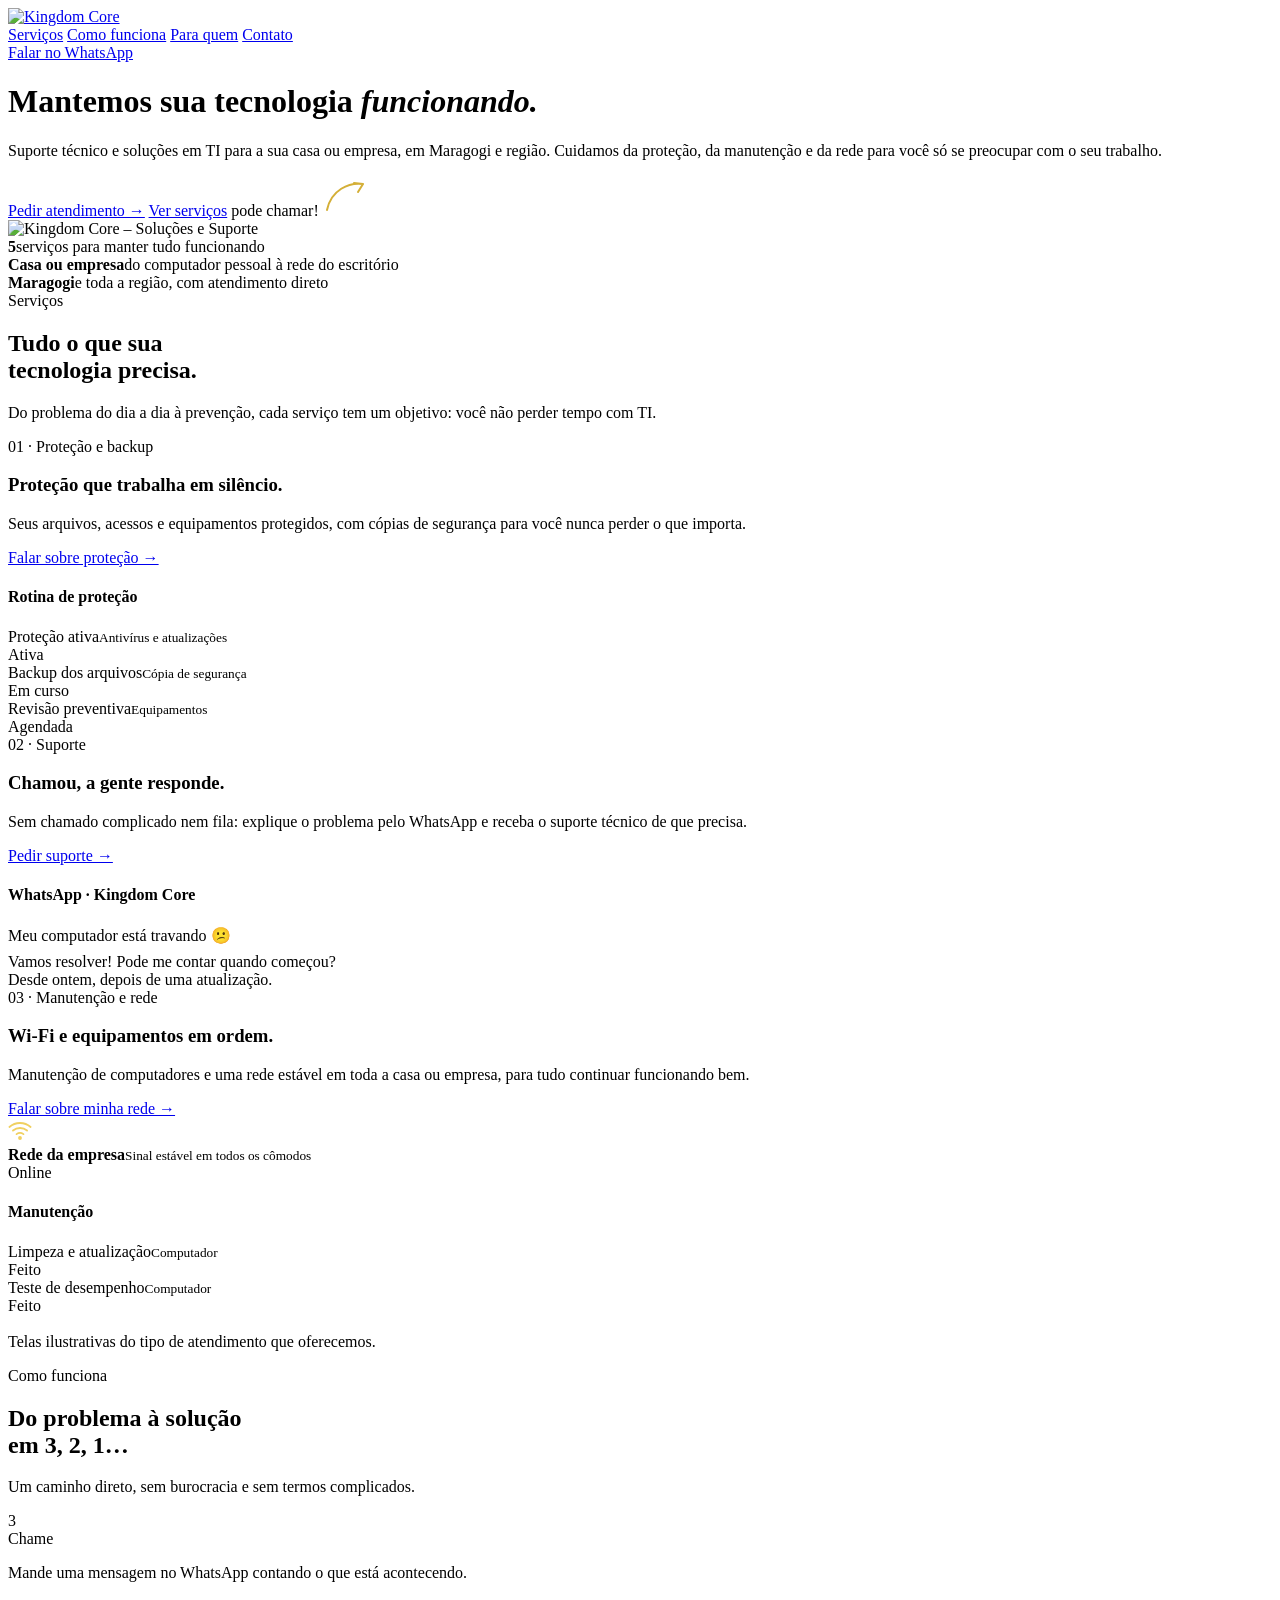
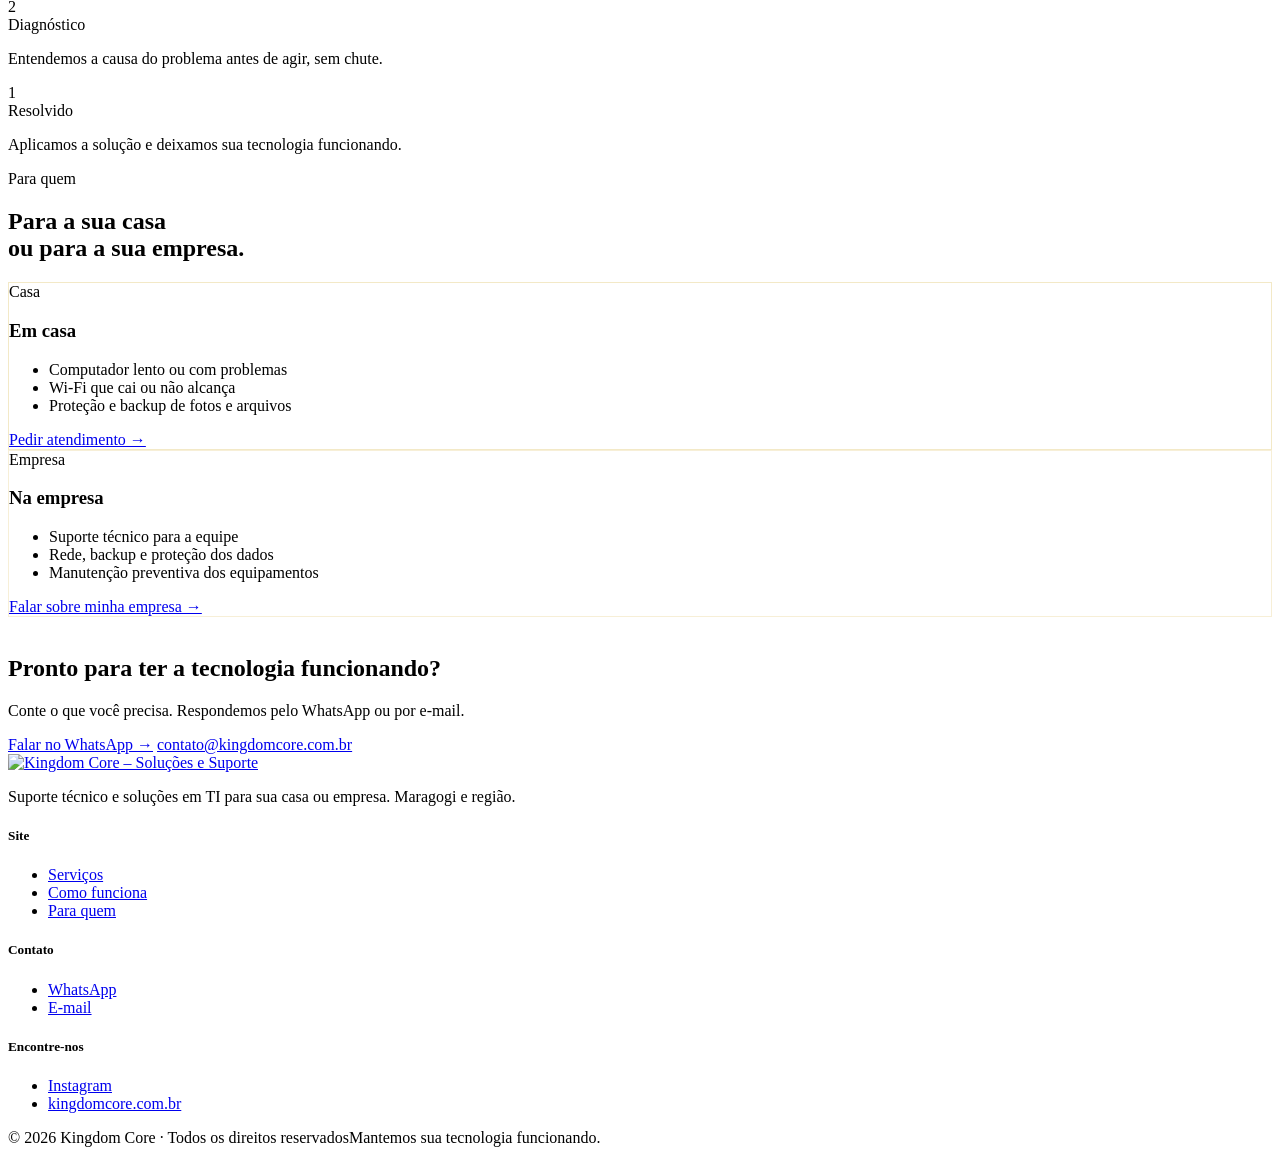
==== commit 939d1999: "Organização" ====
--- a/index.html
+++ b/index.html
@@ -8,231 +8,24 @@
   <meta name="theme-color" content="#0B0E13" />
   <meta property="og:title" content="Kingdom Core – TI em Maragogi" />
   <meta property="og:description" content="Suporte técnico e soluções em TI para sua casa ou empresa. Mantemos sua tecnologia funcionando." />
-  <meta property="og:image" content="https://kingdomcore.com.br/logo.png" />
-  <link rel="icon" type="image/png" href="./favicon.png" />
+  <meta property="og:type" content="website" />
+  <meta property="og:url" content="https://kingdomcore.com.br/" />
+  <meta property="og:image" content="https://kingdomcore.com.br/images/og-image.png" />
+  <meta property="og:image:width" content="1200" />
+  <meta property="og:image:height" content="630" />
+  <meta name="twitter:card" content="summary_large_image" />
+  <link rel="icon" type="image/png" href="./images/favicon.png" />
   <link rel="preconnect" href="https://fonts.googleapis.com" />
   <link rel="preconnect" href="https://fonts.gstatic.com" crossorigin />
   <link href="https://fonts.googleapis.com/css2?family=Hanken+Grotesk:wght@400;500;600&family=Fragment+Mono&family=Shantell+Sans:wght@500&display=swap" rel="stylesheet" />
   <script>document.documentElement.className += ' js';</script>
-  <style>
-    *, *::before, *::after { box-sizing: border-box; margin: 0; padding: 0; }
-    html { scroll-behavior: smooth; }
-
-    :root {
-      --bg: #0B0E13;
-      --bg-2: #10151C;
-      --surface: #151B24;
-      --text: #F2EEE2;
-      --text-2: #C4BEAD;
-      --muted: #8A8576;
-      --line: rgba(255,255,255,0.09);
-      --line-gold: rgba(212,175,55,0.35);
-      --gold: #D4AF37;
-      --gold-light: #F0D060;
-      --gold-dark: #9A7E1A;
-      --black: #0D1117;
-      --radius: 18px;
-      --sans: 'Hanken Grotesk', system-ui, sans-serif;
-      --mono: 'Fragment Mono', ui-monospace, monospace;
-      --hand: 'Shantell Sans', 'Comic Sans MS', cursive;
-    }
-
-    body {
-      background: var(--bg); color: var(--text);
-      font-family: var(--sans); font-weight: 500; font-size: 17px; line-height: 1.5;
-      -webkit-font-smoothing: antialiased; overflow-x: hidden;
-    }
-    body::before {
-      content: ''; position: fixed; inset: 0; z-index: 0; pointer-events: none;
-      background:
-        radial-gradient(900px 520px at 78% -6%, rgba(212,175,55,0.14), transparent 70%),
-        radial-gradient(700px 500px at 0% 55%, rgba(212,175,55,0.05), transparent 70%);
-    }
-    a { color: inherit; text-decoration: none; }
-    img { max-width: 100%; display: block; }
-    ul { list-style: none; }
-    nav, header, section, footer, .cta-sec { position: relative; z-index: 1; }
-    .wrap { width: min(1160px, 100% - 40px); margin-inline: auto; }
-    section { padding: 110px 0; }
-
-    .mono { font-family: var(--mono); font-size: 0.74rem; letter-spacing: 0.04em; text-transform: uppercase; }
-    h1, h2, h3 { font-weight: 500; letter-spacing: -0.035em; line-height: 0.98; }
-    h2 { font-size: clamp(2.4rem, 5.6vw, 4.4rem); }
-    h3 { font-size: clamp(1.9rem, 3.6vw, 2.8rem); line-height: 1.02; }
-    .sub { color: var(--text-2); font-size: 1.15rem; max-width: 520px; line-height: 1.45; }
-    .gold-text { background: linear-gradient(160deg, var(--gold-light) 10%, var(--gold) 55%, var(--gold-dark)); -webkit-background-clip: text; background-clip: text; -webkit-text-fill-color: transparent; }
-
-    .hl { background: linear-gradient(135deg, #F0D060, #D4AF37 60%, #B8921F); color: var(--black); padding: 0 0.16em; border-radius: 0.14em; display: inline-block; transform: rotate(-1.5deg); font-style: normal; }
-
-    /* ---------- Nav ---------- */
-    nav {
-      position: sticky; top: 0; z-index: 20;
-      background: rgba(11,14,19,0.8); backdrop-filter: blur(14px); -webkit-backdrop-filter: blur(14px);
-      border-bottom: 1px solid var(--line);
-    }
-    .nav-in { height: 72px; display: flex; align-items: center; justify-content: space-between; gap: 20px; }
-    .brand img { height: 38px; width: auto; filter: drop-shadow(0 0 12px rgba(212,175,55,0.35)); }
-    .nav-links { display: flex; gap: 6px; }
-    .nav-links a { padding: 8px 14px; border-radius: 999px; font-size: 0.95rem; color: var(--text-2); transition: background .2s, color .2s; }
-    .nav-links a:hover { background: rgba(255,255,255,0.06); color: var(--text); }
-
-    .btn {
-      display: inline-flex; align-items: center; justify-content: center; gap: 10px;
-      font-family: var(--sans); font-weight: 600; font-size: 0.97rem;
-      padding: 14px 26px; border-radius: 999px; cursor: pointer; border: 1px solid transparent;
-      transition: transform .25s, box-shadow .25s, background .25s, color .25s, border-color .25s;
-    }
-    .btn:hover { transform: translateY(-2px); }
-    .btn-gold { background: linear-gradient(135deg, #F0D060, #D4AF37 60%, #B8921F); color: var(--black); box-shadow: 0 8px 28px rgba(212,175,55,0.2); }
-    .btn-gold:hover { box-shadow: 0 12px 36px rgba(212,175,55,0.42); }
-    .btn-line { border-color: rgba(255,255,255,0.28); color: var(--text); }
-    .btn-line:hover { border-color: var(--gold); background: rgba(212,175,55,0.08); }
-    .btn-sm { padding: 10px 20px; font-size: 0.9rem; }
-
-    /* ---------- Hero ---------- */
-    .hero { padding: 80px 0 70px; }
-    .hero-grid { display: grid; grid-template-columns: 1.5fr 0.7fr; gap: 40px; align-items: center; }
-    .hero h1 { font-size: clamp(3rem, 7.6vw, 6.9rem); letter-spacing: -0.05em; line-height: 0.92; }
-    .hero h1 span { display: block; }
-    .hero .sub { margin-top: 40px; }
-    .hero-cta { display: flex; gap: 12px; flex-wrap: wrap; margin-top: 30px; align-items: center; }
-    .note { font-family: var(--hand); font-size: 1.05rem; color: var(--gold); transform: rotate(-4deg); display: flex; align-items: flex-end; gap: 6px; pointer-events: none; padding-bottom: 6px; }
-    .note svg { transform: scaleX(-1) rotate(-20deg); }
-    .hero-logo { position: relative; display: grid; place-items: center; }
-    .hero-logo::before {
-      content: ''; position: absolute; inset: -12%; border-radius: 50%;
-      background: radial-gradient(circle, rgba(212,175,55,0.22), transparent 68%);
-      animation: glow 5s ease-in-out infinite alternate;
-    }
-    .hero-logo img { position: relative; width: 100%; max-width: 380px; filter: drop-shadow(0 12px 40px rgba(0,0,0,0.5)); }
-    @keyframes glow { from { opacity: .55; transform: scale(1); } to { opacity: 1; transform: scale(1.06); } }
-
-    .stats { display: grid; grid-template-columns: repeat(3, 1fr); border-top: 1px solid var(--line-gold); margin-top: 80px; }
-    .stat { padding: 26px 0 0; }
-    .stat + .stat { padding-left: 28px; border-left: 1px solid var(--line); }
-    .stat b { display: block; font-weight: 500; font-size: clamp(2.4rem, 5vw, 4rem); letter-spacing: -0.04em; line-height: 1; }
-    .stat span { display: block; margin-top: 10px; color: var(--muted); }
-
-    /* ---------- Features ---------- */
-    .section-top { display: flex; justify-content: space-between; align-items: flex-end; gap: 30px; flex-wrap: wrap; margin-bottom: 56px; }
-    .section-top .mono { color: var(--gold); display: block; margin-bottom: 18px; }
-
-    .feat { display: grid; grid-template-columns: 1fr 1.1fr; gap: 28px; margin-bottom: 28px; align-items: stretch; }
-    .feat.flip > .feat-text { order: 2; }
-    .feat-text { padding: 20px 20px 20px 0; display: flex; flex-direction: column; justify-content: center; }
-    .feat.flip .feat-text { padding: 20px 0 20px 20px; }
-    .feat-text .mono { color: var(--gold); margin-bottom: 20px; }
-    .feat-text p { color: var(--text-2); margin: 20px 0 26px; max-width: 440px; }
-    .link { display: inline-flex; gap: 8px; align-items: center; font-weight: 600; border-bottom: 1.5px solid var(--gold); padding-bottom: 2px; width: fit-content; transition: color .2s; }
-    .link:hover { color: var(--gold-light); }
-
-    .feat-art { border-radius: 26px; padding: 40px; min-height: 380px; display: flex; align-items: center; justify-content: center; position: relative; overflow: hidden; border: 1px solid var(--line); }
-    .bg-cream { background: radial-gradient(circle at 80% 0%, rgba(212,175,55,0.28), transparent 60%), linear-gradient(145deg, #231D0E, #120F09); border-color: rgba(212,175,55,0.28); }
-    .bg-mint  { background: radial-gradient(circle at 80% 0%, rgba(95,184,120,0.22), transparent 60%), linear-gradient(145deg, #0F231C, #0A1411); border-color: rgba(95,184,120,0.22); }
-    .bg-peach { background: radial-gradient(circle at 80% 0%, rgba(224,140,90,0.24), transparent 60%), linear-gradient(145deg, #281811, #140D09); border-color: rgba(224,140,90,0.24); }
-    .bg-sand  { background: radial-gradient(circle at 80% 0%, rgba(212,175,55,0.14), transparent 60%), linear-gradient(145deg, #1E1A14, #100E0B); border-color: rgba(212,175,55,0.2); }
-
-    .ui {
-      width: 100%; max-width: 360px; background: #1A212B; border: 1px solid rgba(255,255,255,0.08); border-radius: var(--radius);
-      box-shadow: 0 24px 50px rgba(0,0,0,0.45); padding: 20px;
-    }
-    .ui + .ui { margin-top: 14px; }
-    .ui h4 { font-family: var(--mono); font-weight: 400; font-size: 0.7rem; letter-spacing: 0.06em; text-transform: uppercase; color: var(--muted); margin-bottom: 14px; }
-    .ui-row { display: flex; justify-content: space-between; align-items: center; gap: 14px; padding: 12px 0; border-top: 1px solid var(--line); font-size: 0.93rem; }
-    .ui-row:first-of-type { border-top: 0; padding-top: 0; }
-    .ui-row small { display: block; color: var(--muted); font-size: 0.78rem; font-weight: 400; }
-    .tag { font-family: var(--mono); font-size: 0.66rem; letter-spacing: 0.04em; text-transform: uppercase; padding: 4px 10px; border-radius: 999px; white-space: nowrap; }
-    .tag-ok { background: rgba(95,184,120,0.15); color: #7FD69B; } .tag-go { background: rgba(212,175,55,0.16); color: var(--gold-light); } .tag-wait { background: rgba(255,255,255,0.07); color: var(--muted); }
-    .progress { height: 8px; border-radius: 99px; background: rgba(255,255,255,0.08); overflow: hidden; margin-top: 8px; width: 120px; }
-    .progress i { display: block; height: 100%; width: 78%; background: linear-gradient(90deg, var(--gold-dark), var(--gold-light)); border-radius: 99px; }
-    .wifi { display: flex; align-items: center; gap: 14px; }
-    .wifi .ic { width: 46px; height: 46px; border-radius: 14px; background: rgba(212,175,55,0.14); border: 1px solid var(--line-gold); display: grid; place-items: center; flex-shrink: 0; }
-    .wifi b { font-weight: 600; display: block; }
-    .wifi small { color: var(--muted); font-weight: 400; }
-    .bubble { background: #2A3240; color: var(--text); border-radius: 16px 16px 16px 4px; padding: 12px 16px; font-size: 0.92rem; max-width: 86%; }
-    .bubble.me { background: linear-gradient(135deg, #F0D060, #D4AF37); color: var(--black); border-radius: 16px 16px 4px 16px; margin-left: auto; margin-top: 8px; }
-
-    /* ---------- Processo ---------- */
-    .process { background: var(--bg-2); border-block: 1px solid var(--line); }
-    .count { display: grid; grid-template-columns: repeat(3, 1fr); gap: 20px; margin-top: 56px; }
-    .count-card { background: var(--surface); border: 1px solid var(--line); border-radius: 22px; padding: 30px 28px 34px; transition: transform .3s, border-color .3s; }
-    .count-card:hover { transform: translateY(-5px); border-color: var(--line-gold); }
-    .count-card .n { font-size: clamp(5rem, 11vw, 8.5rem); letter-spacing: -0.07em; line-height: 0.85; font-weight: 500; }
-    .count-card:nth-child(1) .n { color: var(--text); } .count-card:nth-child(2) .n { color: var(--gold-light); } .count-card:nth-child(3) .n { color: var(--gold); }
-    .count-card .mono { display: block; margin: 30px 0 10px; color: var(--gold); }
-    .count-card p { color: var(--text-2); font-size: 1rem; }
-
-    /* ---------- Para quem ---------- */
-    .aud { display: grid; grid-template-columns: 1fr 1fr; gap: 22px; margin-top: 56px; }
-    .aud-card { border-radius: 26px; padding: 40px; min-height: 420px; display: flex; flex-direction: column; justify-content: space-between; transition: transform .3s; }
-    .aud-card:hover { transform: translateY(-5px); }
-    .aud-card .mono { color: var(--gold); }
-    .aud-card h3 { margin: 16px 0 20px; font-size: clamp(2.4rem, 5vw, 3.8rem); }
-    .aud-card li { padding: 9px 0; border-top: 1px solid var(--line); display: flex; gap: 12px; color: var(--text-2); }
-    .aud-card li::before { content: '✦'; color: var(--gold); }
-    .aud-card .link { margin-top: 28px; }
-
-    /* ---------- CTA ---------- */
-    .cta-sec { padding: 20px 0 110px; }
-    .cta {
-      background: var(--black); border: 1px solid var(--line-gold); border-radius: 32px; padding: 90px 30px; text-align: center; position: relative; overflow: hidden;
-    }
-    .cta::before {
-      content: ''; position: absolute; left: 50%; top: -35%; width: 760px; height: 560px; transform: translateX(-50%);
-      background: radial-gradient(circle, rgba(212,175,55,0.28), transparent 68%); pointer-events: none;
-    }
-    .cta > * { position: relative; }
-    .cta img { height: 64px; width: auto; margin: 0 auto 26px; filter: drop-shadow(0 0 24px rgba(212,175,55,0.5)); }
-    .cta h2 { max-width: 820px; margin: 0 auto; }
-    .cta p { color: var(--text-2); max-width: 460px; margin: 24px auto 0; }
-    .cta .hero-cta { justify-content: center; margin-top: 36px; }
-
-    /* ---------- Footer ---------- */
-    footer { padding: 30px 0 34px; border-top: 1px solid var(--line); }
-    .foot { display: grid; grid-template-columns: 1.8fr 1fr 1fr 1fr; gap: 40px; padding: 40px 0 50px; }
-    .foot .flogo { width: 150px; height: auto; }
-    .foot p { color: var(--muted); max-width: 300px; margin-top: 16px; font-size: 0.95rem; }
-    .foot h5 { font-family: var(--mono); font-weight: 400; font-size: 0.72rem; letter-spacing: 0.05em; text-transform: uppercase; color: var(--gold); margin-bottom: 14px; }
-    .foot li a { display: inline-block; padding: 5px 0; color: var(--text-2); transition: color .2s; }
-    .foot li a:hover { color: var(--gold-light); }
-    .foot-bottom { display: flex; justify-content: space-between; flex-wrap: wrap; gap: 10px; color: var(--muted); font-size: 0.85rem; padding-top: 24px; border-top: 1px solid var(--line); }
-
-    /* ---------- Motion ---------- */
-    .js .reveal { opacity: 0; transform: translateY(26px); transition: opacity .8s ease, transform .8s cubic-bezier(.2,.7,.2,1); }
-    .js .reveal.in { opacity: 1; transform: none; }
-    @media (prefers-reduced-motion: reduce) {
-      html { scroll-behavior: auto; }
-      .hero-logo::before { animation: none; }
-      .js .reveal { opacity: 1; transform: none; transition: none; }
-    }
-
-    /* ---------- Responsive ---------- */
-    @media (max-width: 920px) {
-      section { padding: 76px 0; }
-      .nav-links, .note { display: none; }
-      .hero { padding-top: 40px; }
-      .hero-grid { grid-template-columns: 1fr; gap: 28px; }
-      .hero-logo { order: -1; justify-self: start; width: 190px; }
-      .feat, .aud, .count { grid-template-columns: 1fr; }
-      .feat.flip > .feat-text { order: 0; }
-      .feat-text, .feat.flip .feat-text { padding: 10px 0 20px; }
-      .feat-art { min-height: 0; padding: 28px 20px; }
-      .aud-card { min-height: 0; gap: 30px; }
-      .foot { grid-template-columns: 1fr 1fr; }
-    }
-    @media (max-width: 560px) {
-      .stats { grid-template-columns: 1fr; }
-      .stat + .stat { padding-left: 0; border-left: 0; border-top: 1px solid var(--line); margin-top: 22px; }
-      .foot { grid-template-columns: 1fr; }
-      .cta { padding: 60px 20px; border-radius: 24px; }
-    }
-  </style>
+  <link rel="stylesheet" href="./css/style.css" />
 </head>
 <body>
 
   <nav>
     <div class="wrap nav-in">
-      <a href="#topo" class="brand" aria-label="Kingdom Core"><img src="./crown.png" alt="Kingdom Core" /></a>
+      <a href="#topo" class="brand" aria-label="Kingdom Core"><img src="./images/crown.png" alt="Kingdom Core" /></a>
       <div class="nav-links">
         <a href="#servicos">Serviços</a>
         <a href="#como">Como funciona</a>
@@ -263,7 +56,7 @@
             </div>
           </div>
         </div>
-        <div class="hero-logo reveal"><img src="./logo-full.png" alt="Kingdom Core – Soluções e Suporte" /></div>
+        <div class="hero-logo reveal"><img src="./images/logo-full.png" alt="Kingdom Core – Soluções e Suporte" /></div>
       </div>
 
       <div class="stats reveal">
@@ -397,7 +190,7 @@
   <div class="cta-sec" id="contato">
     <div class="wrap">
       <div class="cta reveal">
-        <img src="./crown.png" alt="" />
+        <img src="./images/crown.png" alt="" />
         <h2>Pronto para ter a tecnologia <span class="hl">funcionando?</span></h2>
         <p>Conte o que você precisa. Respondemos pelo WhatsApp ou por e-mail.</p>
         <div class="hero-cta">
@@ -412,7 +205,7 @@
     <div class="wrap">
       <div class="foot">
         <div>
-          <a href="#topo" aria-label="Kingdom Core"><img class="flogo" src="./logo-full.png" alt="Kingdom Core – Soluções e Suporte" /></a>
+          <a href="#topo" aria-label="Kingdom Core"><img class="flogo" src="./images/logo-full.png" alt="Kingdom Core – Soluções e Suporte" /></a>
           <p>Suporte técnico e soluções em TI para sua casa ou empresa. Maragogi e região.</p>
         </div>
         <div>
@@ -435,15 +228,6 @@
     </div>
   </footer>
 
-  <script>
-    (function () {
-      var els = document.querySelectorAll('.reveal');
-      if (!('IntersectionObserver' in window)) { els.forEach(function (e) { e.classList.add('in'); }); return; }
-      var io = new IntersectionObserver(function (entries) {
-        entries.forEach(function (en) { if (en.isIntersecting) { en.target.classList.add('in'); io.unobserve(en.target); } });
-      }, { threshold: 0.1 });
-      els.forEach(function (e) { io.observe(e); });
-    })();
-  </script>
+  <script src="./js/main.js"></script>
 </body>
 </html>
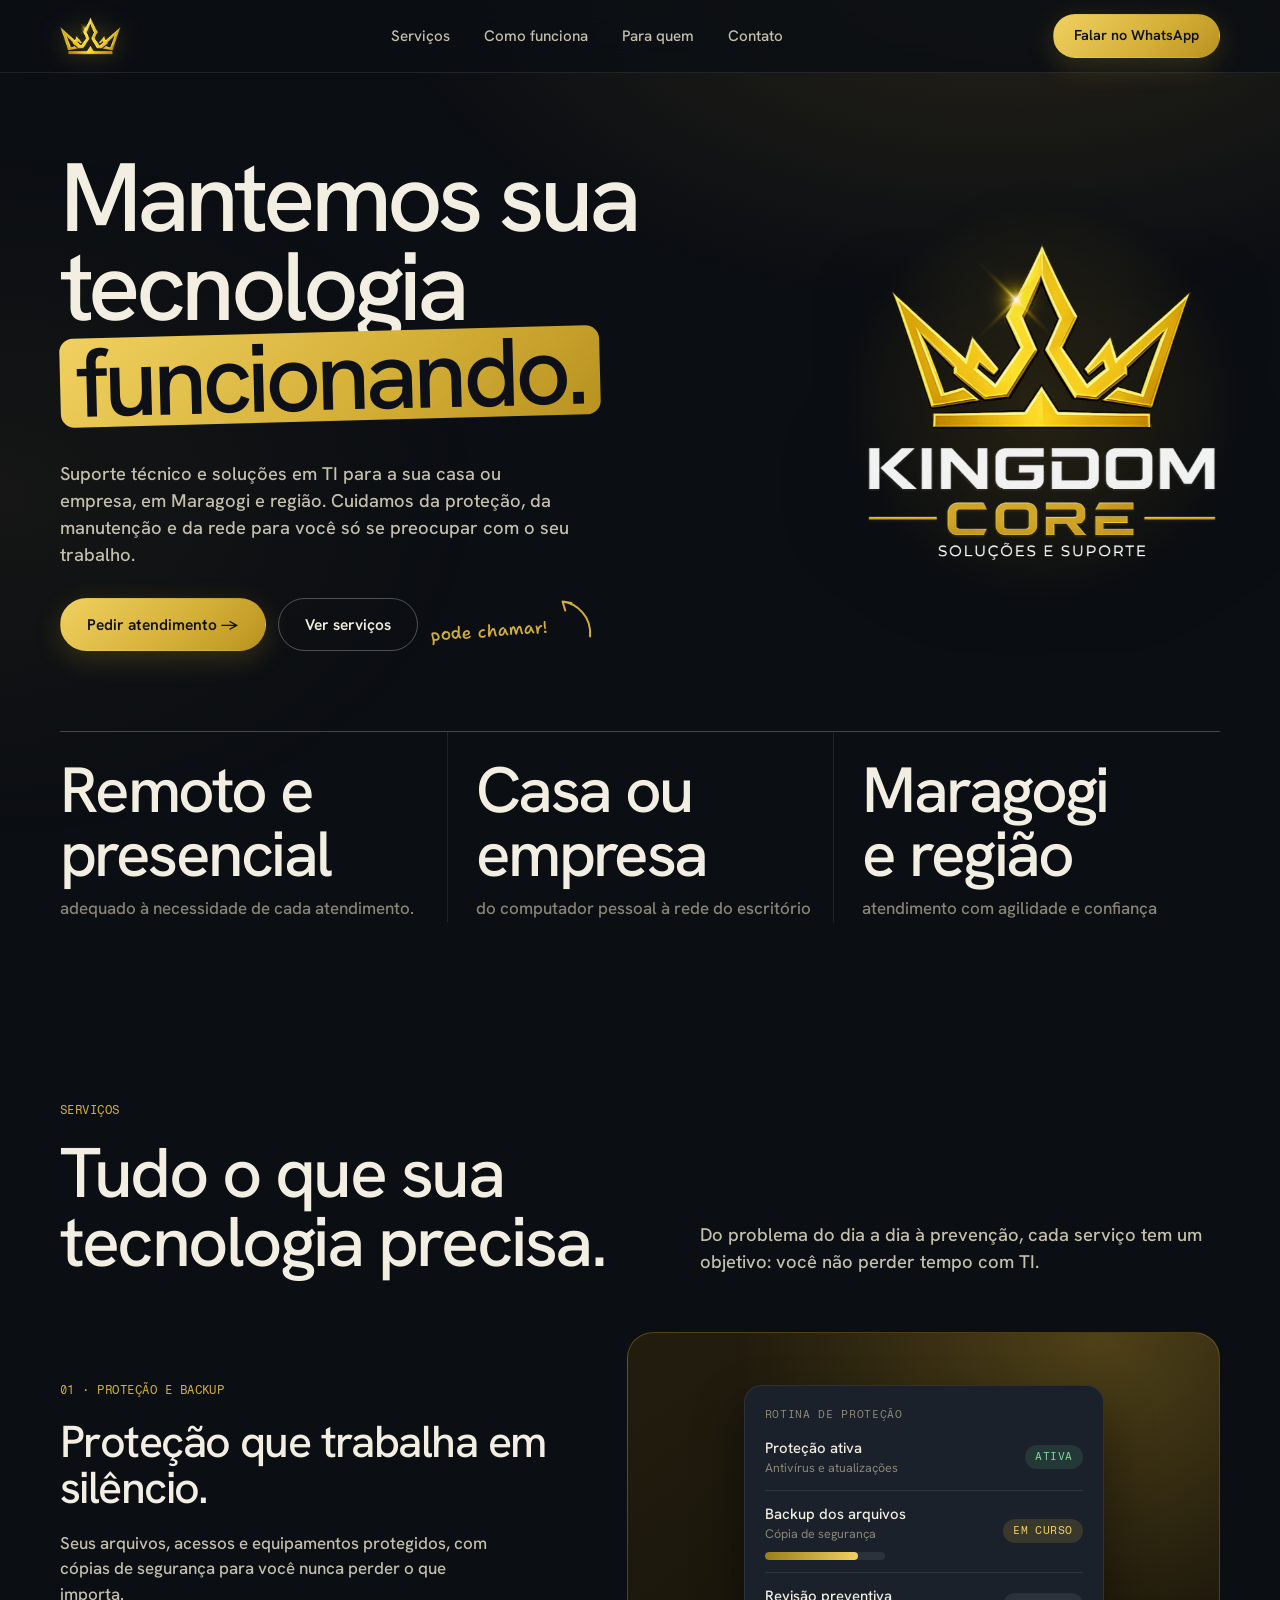
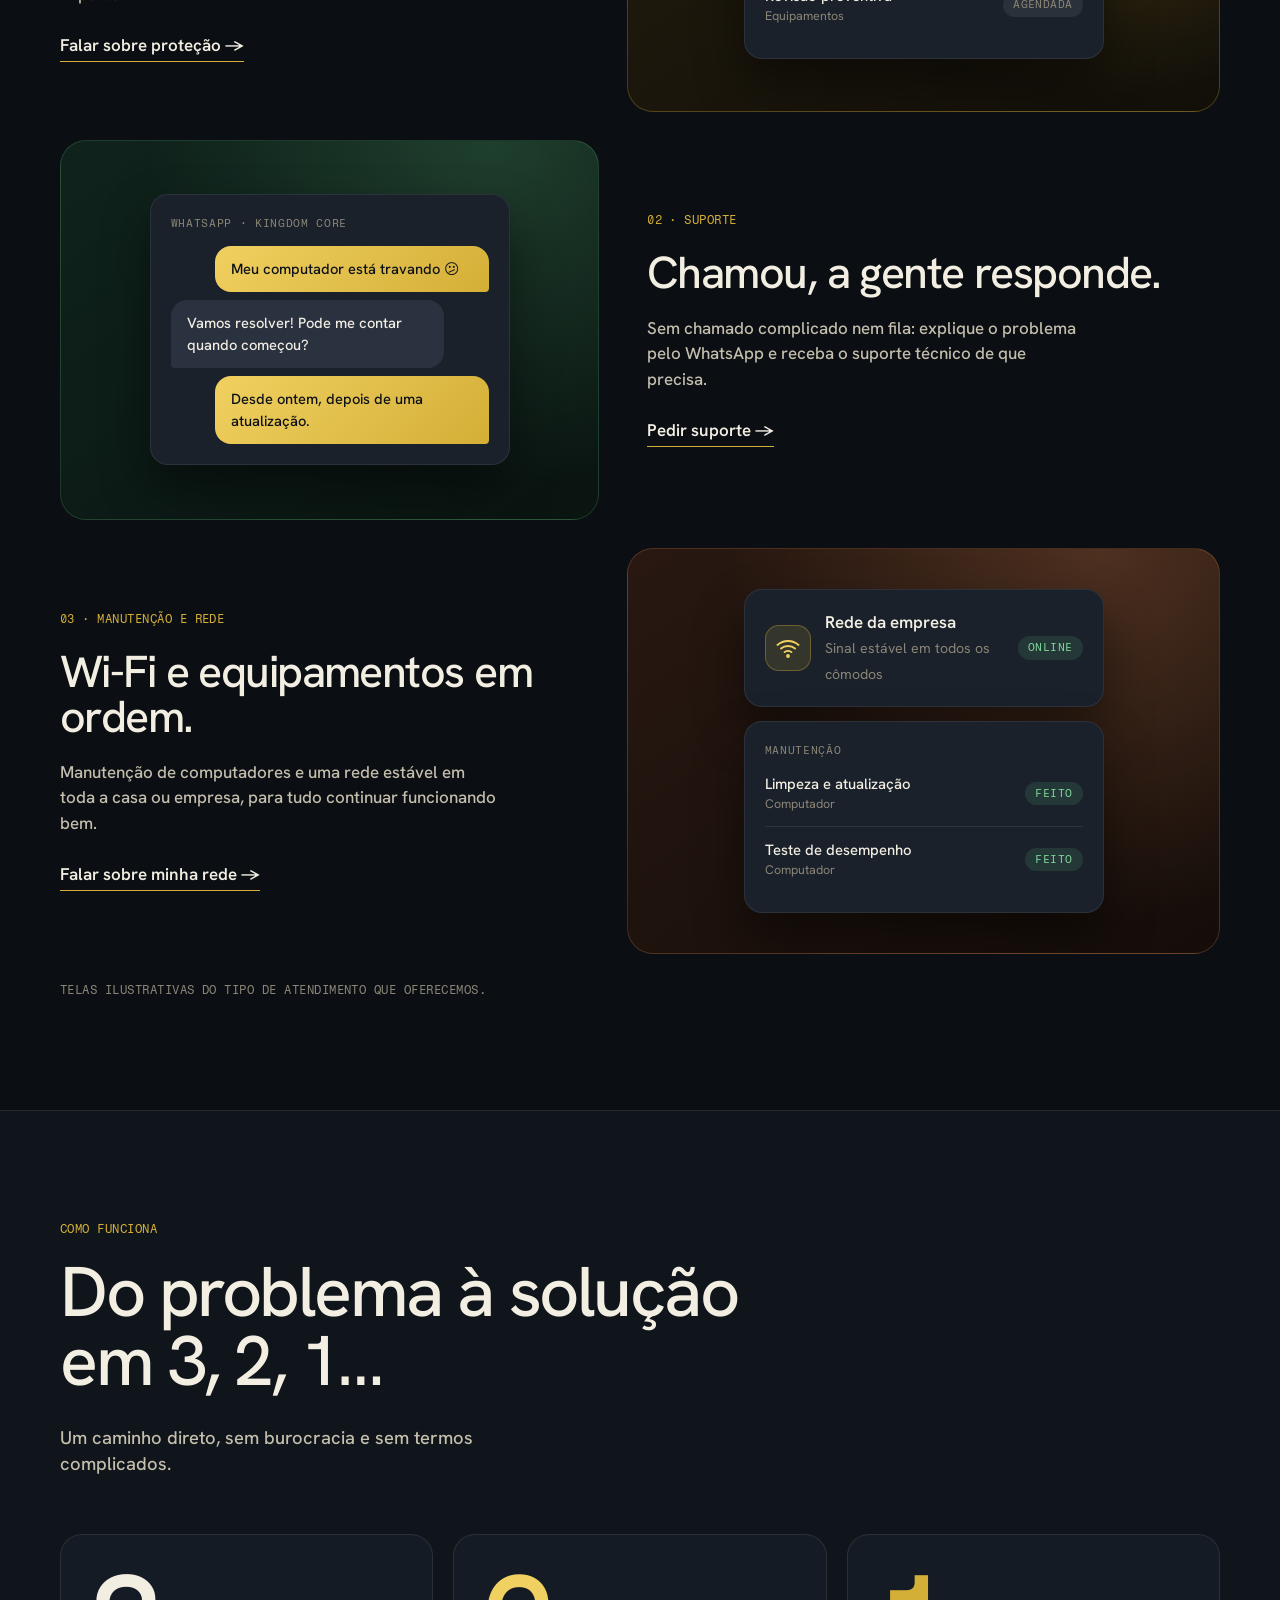
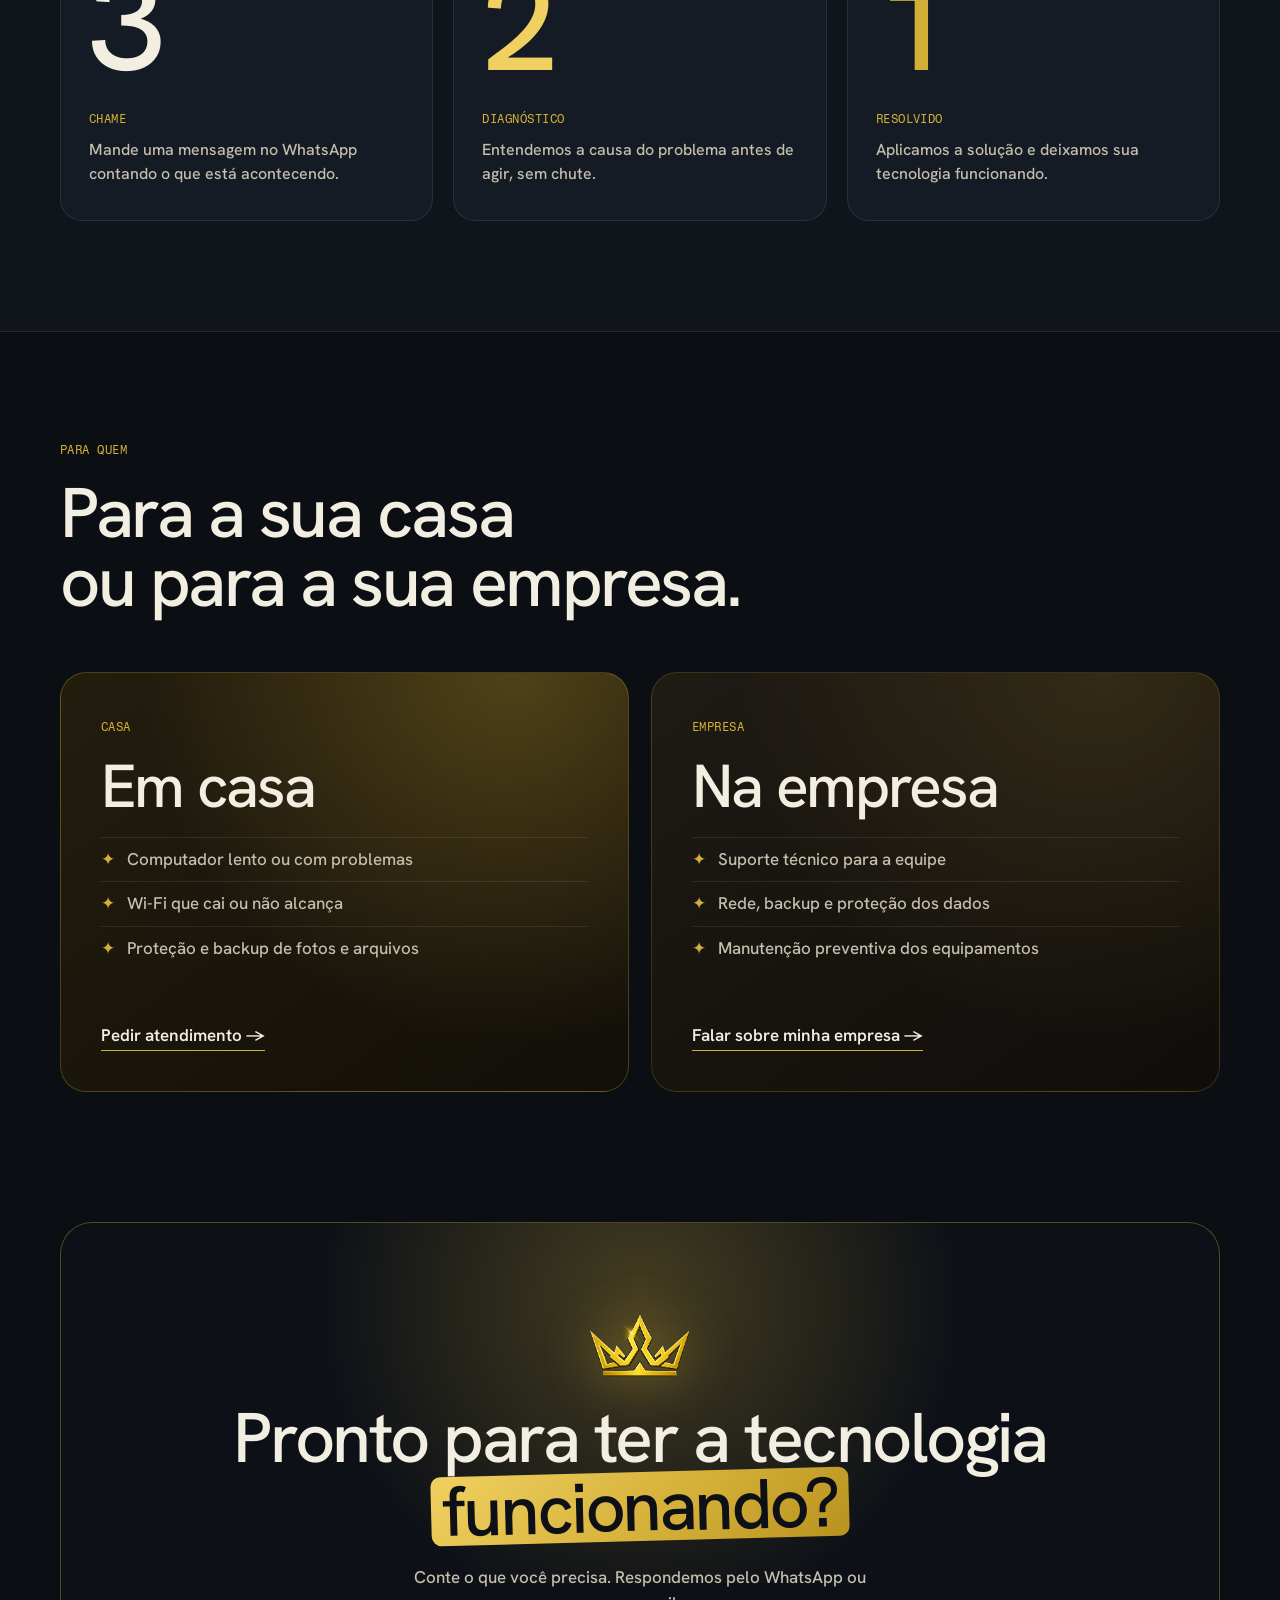
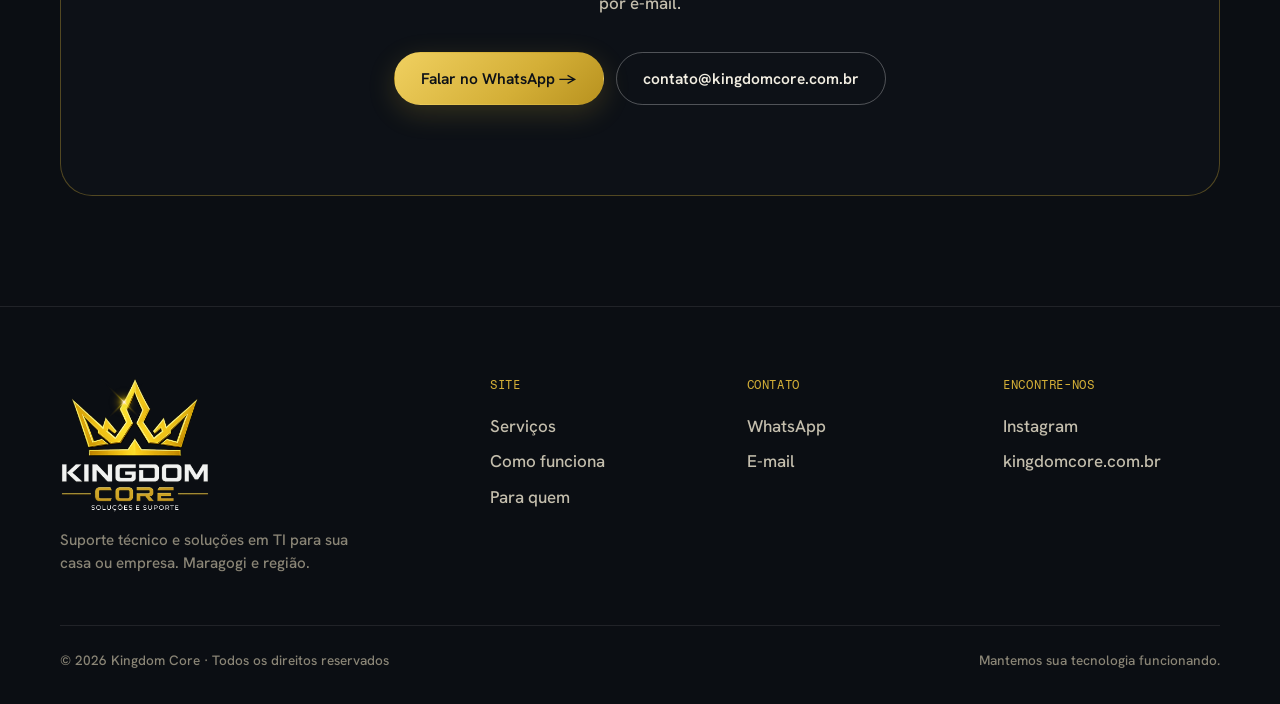
==== commit 3e768710: "Ajustes de Marca" ====
--- a/index.html
+++ b/index.html
@@ -60,9 +60,9 @@
       </div>
 
       <div class="stats reveal">
-        <div class="stat"><b>5</b><span>serviços para manter tudo funcionando</span></div>
+        <div class="stat"><b>Remoto e presencial</b><span>adequado à necessidade de cada atendimento.</span></div>
         <div class="stat"><b>Casa ou empresa</b><span>do computador pessoal à rede do escritório</span></div>
-        <div class="stat"><b>Maragogi</b><span>e toda a região, com atendimento direto</span></div>
+        <div class="stat"><b>Maragogi <span class="stat-br">e região</span></b><span>atendimento com agilidade e confiança</span></div>
       </div>
     </div>
   </header>
--- a/css/style.css
+++ b/css/style.css
@@ -0,0 +1,213 @@
+*, *::before, *::after { box-sizing: border-box; margin: 0; padding: 0; }
+html { scroll-behavior: smooth; }
+
+:root {
+  --bg: #0B0E13;
+  --bg-2: #10151C;
+  --surface: #151B24;
+  --text: #F2EEE2;
+  --text-2: #C4BEAD;
+  --muted: #8A8576;
+  --line: rgba(255,255,255,0.09);
+  --line-gold: rgba(212,175,55,0.35);
+  --gold: #D4AF37;
+  --gold-light: #F0D060;
+  --gold-dark: #9A7E1A;
+  --black: #0D1117;
+  --radius: 18px;
+  --sans: 'Hanken Grotesk', system-ui, sans-serif;
+  --mono: 'Fragment Mono', ui-monospace, monospace;
+  --hand: 'Shantell Sans', 'Comic Sans MS', cursive;
+}
+
+body {
+  background: var(--bg); color: var(--text);
+  font-family: var(--sans); font-weight: 500; font-size: 17px; line-height: 1.5;
+  -webkit-font-smoothing: antialiased; overflow-x: hidden;
+}
+body::before {
+  content: ''; position: fixed; inset: 0; z-index: 0; pointer-events: none;
+  background:
+    radial-gradient(900px 520px at 78% -6%, rgba(212,175,55,0.14), transparent 70%),
+    radial-gradient(700px 500px at 0% 55%, rgba(212,175,55,0.05), transparent 70%);
+}
+a { color: inherit; text-decoration: none; }
+img { max-width: 100%; display: block; }
+ul { list-style: none; }
+nav, header, section, footer, .cta-sec { position: relative; z-index: 1; }
+.wrap { width: min(1160px, 100% - 40px); margin-inline: auto; }
+section { padding: 110px 0; }
+
+.mono { font-family: var(--mono); font-size: 0.74rem; letter-spacing: 0.04em; text-transform: uppercase; }
+h1, h2, h3 { font-weight: 500; letter-spacing: -0.035em; line-height: 0.98; }
+h2 { font-size: clamp(2.4rem, 5.6vw, 4.4rem); }
+h3 { font-size: clamp(1.9rem, 3.6vw, 2.8rem); line-height: 1.02; }
+.sub { color: var(--text-2); font-size: 1.15rem; max-width: 520px; line-height: 1.45; }
+.gold-text { background: linear-gradient(160deg, var(--gold-light) 10%, var(--gold) 55%, var(--gold-dark)); -webkit-background-clip: text; background-clip: text; -webkit-text-fill-color: transparent; }
+
+.hl { background: linear-gradient(135deg, #F0D060, #D4AF37 60%, #B8921F); color: var(--black); padding: 0 0.16em; border-radius: 0.14em; display: inline-block; transform: rotate(-1.5deg); font-style: normal; }
+
+/* ---------- Nav ---------- */
+nav {
+  position: sticky; top: 0; z-index: 20;
+  background: rgba(11,14,19,0.8); backdrop-filter: blur(14px); -webkit-backdrop-filter: blur(14px);
+  border-bottom: 1px solid var(--line);
+}
+.nav-in { height: 72px; display: flex; align-items: center; justify-content: space-between; gap: 20px; }
+.brand img { height: 38px; width: auto; filter: drop-shadow(0 0 12px rgba(212,175,55,0.35)); }
+.nav-links { display: flex; gap: 6px; }
+.nav-links a { padding: 8px 14px; border-radius: 999px; font-size: 0.95rem; color: var(--text-2); transition: background .2s, color .2s; }
+.nav-links a:hover { background: rgba(255,255,255,0.06); color: var(--text); }
+
+.btn {
+  display: inline-flex; align-items: center; justify-content: center; gap: 10px;
+  font-family: var(--sans); font-weight: 600; font-size: 0.97rem;
+  padding: 14px 26px; border-radius: 999px; cursor: pointer; border: 1px solid transparent;
+  transition: transform .25s, box-shadow .25s, background .25s, color .25s, border-color .25s;
+}
+.btn:hover { transform: translateY(-2px); }
+.btn-gold { background: linear-gradient(135deg, #F0D060, #D4AF37 60%, #B8921F); color: var(--black); box-shadow: 0 8px 28px rgba(212,175,55,0.2); }
+.btn-gold:hover { box-shadow: 0 12px 36px rgba(212,175,55,0.42); }
+.btn-line { border-color: rgba(255,255,255,0.28); color: var(--text); }
+.btn-line:hover { border-color: var(--gold); background: rgba(212,175,55,0.08); }
+.btn-sm { padding: 10px 20px; font-size: 0.9rem; }
+
+/* ---------- Hero ---------- */
+.hero { padding: 80px 0 70px; }
+.hero-grid { display: grid; grid-template-columns: 1.5fr 0.7fr; gap: 40px; align-items: center; }
+.hero h1 { font-size: clamp(3rem, 7.6vw, 6.9rem); letter-spacing: -0.05em; line-height: 0.92; }
+.hero h1 span { display: block; }
+.hero .sub { margin-top: 40px; }
+.hero-cta { display: flex; gap: 12px; flex-wrap: wrap; margin-top: 30px; align-items: center; }
+.note { font-family: var(--hand); font-size: 1.05rem; color: var(--gold); transform: rotate(-4deg); display: flex; align-items: flex-end; gap: 6px; pointer-events: none; padding-bottom: 6px; }
+.note svg { transform: scaleX(-1) rotate(-20deg); }
+.hero-logo { position: relative; display: grid; place-items: center; }
+.hero-logo::before {
+  content: ''; position: absolute; inset: -12%; border-radius: 50%;
+  background: radial-gradient(circle, rgba(212,175,55,0.22), transparent 68%);
+  animation: glow 5s ease-in-out infinite alternate;
+}
+.hero-logo img { position: relative; width: 100%; max-width: 380px; filter: drop-shadow(0 12px 40px rgba(0,0,0,0.5)); }
+@keyframes glow { from { opacity: .55; transform: scale(1); } to { opacity: 1; transform: scale(1.06); } }
+
+.stats { display: grid; grid-template-columns: repeat(3, 1fr); border-top: 1px solid var(--line-gold); margin-top: 80px; }
+.stat { padding: 26px 0 0; }
+.stat + .stat { padding-left: 28px; border-left: 1px solid var(--line); }
+.stat b { display: block; font-weight: 500; font-size: clamp(2.4rem, 5vw, 4rem); letter-spacing: -0.04em; line-height: 1; }
+.stat span { display: block; margin-top: 10px; color: var(--muted); }
+.stat b .stat-br { display: block; margin-top: 0; color: inherit; }
+
+/* ---------- Features ---------- */
+.section-top { display: flex; justify-content: space-between; align-items: flex-end; gap: 30px; flex-wrap: wrap; margin-bottom: 56px; }
+.section-top .mono { color: var(--gold); display: block; margin-bottom: 18px; }
+
+.feat { display: grid; grid-template-columns: 1fr 1.1fr; gap: 28px; margin-bottom: 28px; align-items: stretch; }
+.feat.flip > .feat-text { order: 2; }
+.feat-text { padding: 20px 20px 20px 0; display: flex; flex-direction: column; justify-content: center; }
+.feat.flip .feat-text { padding: 20px 0 20px 20px; }
+.feat-text .mono { color: var(--gold); margin-bottom: 20px; }
+.feat-text p { color: var(--text-2); margin: 20px 0 26px; max-width: 440px; }
+.link { display: inline-flex; gap: 8px; align-items: center; font-weight: 600; border-bottom: 1.5px solid var(--gold); padding-bottom: 2px; width: fit-content; transition: color .2s; }
+.link:hover { color: var(--gold-light); }
+
+.feat-art { border-radius: 26px; padding: 40px; min-height: 380px; display: flex; align-items: center; justify-content: center; position: relative; overflow: hidden; border: 1px solid var(--line); }
+.bg-cream { background: radial-gradient(circle at 80% 0%, rgba(212,175,55,0.28), transparent 60%), linear-gradient(145deg, #231D0E, #120F09); border-color: rgba(212,175,55,0.28); }
+.bg-mint  { background: radial-gradient(circle at 80% 0%, rgba(95,184,120,0.22), transparent 60%), linear-gradient(145deg, #0F231C, #0A1411); border-color: rgba(95,184,120,0.22); }
+.bg-peach { background: radial-gradient(circle at 80% 0%, rgba(224,140,90,0.24), transparent 60%), linear-gradient(145deg, #281811, #140D09); border-color: rgba(224,140,90,0.24); }
+.bg-sand  { background: radial-gradient(circle at 80% 0%, rgba(212,175,55,0.14), transparent 60%), linear-gradient(145deg, #1E1A14, #100E0B); border-color: rgba(212,175,55,0.2); }
+
+.ui {
+  width: 100%; max-width: 360px; background: #1A212B; border: 1px solid rgba(255,255,255,0.08); border-radius: var(--radius);
+  box-shadow: 0 24px 50px rgba(0,0,0,0.45); padding: 20px;
+}
+.ui + .ui { margin-top: 14px; }
+.ui h4 { font-family: var(--mono); font-weight: 400; font-size: 0.7rem; letter-spacing: 0.06em; text-transform: uppercase; color: var(--muted); margin-bottom: 14px; }
+.ui-row { display: flex; justify-content: space-between; align-items: center; gap: 14px; padding: 12px 0; border-top: 1px solid var(--line); font-size: 0.93rem; }
+.ui-row:first-of-type { border-top: 0; padding-top: 0; }
+.ui-row small { display: block; color: var(--muted); font-size: 0.78rem; font-weight: 400; }
+.tag { font-family: var(--mono); font-size: 0.66rem; letter-spacing: 0.04em; text-transform: uppercase; padding: 4px 10px; border-radius: 999px; white-space: nowrap; }
+.tag-ok { background: rgba(95,184,120,0.15); color: #7FD69B; } .tag-go { background: rgba(212,175,55,0.16); color: var(--gold-light); } .tag-wait { background: rgba(255,255,255,0.07); color: var(--muted); }
+.progress { height: 8px; border-radius: 99px; background: rgba(255,255,255,0.08); overflow: hidden; margin-top: 8px; width: 120px; }
+.progress i { display: block; height: 100%; width: 78%; background: linear-gradient(90deg, var(--gold-dark), var(--gold-light)); border-radius: 99px; }
+.wifi { display: flex; align-items: center; gap: 14px; }
+.wifi .ic { width: 46px; height: 46px; border-radius: 14px; background: rgba(212,175,55,0.14); border: 1px solid var(--line-gold); display: grid; place-items: center; flex-shrink: 0; }
+.wifi b { font-weight: 600; display: block; }
+.wifi small { color: var(--muted); font-weight: 400; }
+.bubble { background: #2A3240; color: var(--text); border-radius: 16px 16px 16px 4px; padding: 12px 16px; font-size: 0.92rem; max-width: 86%; }
+.bubble.me { background: linear-gradient(135deg, #F0D060, #D4AF37); color: var(--black); border-radius: 16px 16px 4px 16px; margin-left: auto; margin-top: 8px; }
+
+/* ---------- Processo ---------- */
+.process { background: var(--bg-2); border-block: 1px solid var(--line); }
+.count { display: grid; grid-template-columns: repeat(3, 1fr); gap: 20px; margin-top: 56px; }
+.count-card { background: var(--surface); border: 1px solid var(--line); border-radius: 22px; padding: 30px 28px 34px; transition: transform .3s, border-color .3s; }
+.count-card:hover { transform: translateY(-5px); border-color: var(--line-gold); }
+.count-card .n { font-size: clamp(5rem, 11vw, 8.5rem); letter-spacing: -0.07em; line-height: 0.85; font-weight: 500; }
+.count-card:nth-child(1) .n { color: var(--text); } .count-card:nth-child(2) .n { color: var(--gold-light); } .count-card:nth-child(3) .n { color: var(--gold); }
+.count-card .mono { display: block; margin: 30px 0 10px; color: var(--gold); }
+.count-card p { color: var(--text-2); font-size: 1rem; }
+
+/* ---------- Para quem ---------- */
+.aud { display: grid; grid-template-columns: 1fr 1fr; gap: 22px; margin-top: 56px; }
+.aud-card { border-radius: 26px; padding: 40px; min-height: 420px; display: flex; flex-direction: column; justify-content: space-between; transition: transform .3s; }
+.aud-card:hover { transform: translateY(-5px); }
+.aud-card .mono { color: var(--gold); }
+.aud-card h3 { margin: 16px 0 20px; font-size: clamp(2.4rem, 5vw, 3.8rem); }
+.aud-card li { padding: 9px 0; border-top: 1px solid var(--line); display: flex; gap: 12px; color: var(--text-2); }
+.aud-card li::before { content: '✦'; color: var(--gold); }
+.aud-card .link { margin-top: 28px; }
+
+/* ---------- CTA ---------- */
+.cta-sec { padding: 20px 0 110px; }
+.cta {
+  background: var(--black); border: 1px solid var(--line-gold); border-radius: 32px; padding: 90px 30px; text-align: center; position: relative; overflow: hidden;
+}
+.cta::before {
+  content: ''; position: absolute; left: 50%; top: -35%; width: 760px; height: 560px; transform: translateX(-50%);
+  background: radial-gradient(circle, rgba(212,175,55,0.28), transparent 68%); pointer-events: none;
+}
+.cta > * { position: relative; }
+.cta img { height: 64px; width: auto; margin: 0 auto 26px; filter: drop-shadow(0 0 24px rgba(212,175,55,0.5)); }
+.cta h2 { max-width: 820px; margin: 0 auto; }
+.cta p { color: var(--text-2); max-width: 460px; margin: 24px auto 0; }
+.cta .hero-cta { justify-content: center; margin-top: 36px; }
+
+/* ---------- Footer ---------- */
+footer { padding: 30px 0 34px; border-top: 1px solid var(--line); }
+.foot { display: grid; grid-template-columns: 1.8fr 1fr 1fr 1fr; gap: 40px; padding: 40px 0 50px; }
+.foot .flogo { width: 150px; height: auto; }
+.foot p { color: var(--muted); max-width: 300px; margin-top: 16px; font-size: 0.95rem; }
+.foot h5 { font-family: var(--mono); font-weight: 400; font-size: 0.72rem; letter-spacing: 0.05em; text-transform: uppercase; color: var(--gold); margin-bottom: 14px; }
+.foot li a { display: inline-block; padding: 5px 0; color: var(--text-2); transition: color .2s; }
+.foot li a:hover { color: var(--gold-light); }
+.foot-bottom { display: flex; justify-content: space-between; flex-wrap: wrap; gap: 10px; color: var(--muted); font-size: 0.85rem; padding-top: 24px; border-top: 1px solid var(--line); }
+
+/* ---------- Motion ---------- */
+.js .reveal { opacity: 0; transform: translateY(26px); transition: opacity .8s ease, transform .8s cubic-bezier(.2,.7,.2,1); }
+.js .reveal.in { opacity: 1; transform: none; }
+@media (prefers-reduced-motion: reduce) {
+  html { scroll-behavior: auto; }
+  .hero-logo::before { animation: none; }
+  .js .reveal { opacity: 1; transform: none; transition: none; }
+}
+
+/* ---------- Responsive ---------- */
+@media (max-width: 920px) {
+  section { padding: 76px 0; }
+  .nav-links, .note { display: none; }
+  .hero { padding-top: 40px; }
+  .hero-grid { grid-template-columns: 1fr; gap: 28px; }
+  .hero-logo { order: -1; justify-self: center; width: min(230px, 70%); margin-bottom: 8px; }
+  .feat, .aud, .count { grid-template-columns: 1fr; }
+  .feat.flip > .feat-text { order: 0; }
+  .feat-text, .feat.flip .feat-text { padding: 10px 0 20px; }
+  .feat-art { min-height: 0; padding: 28px 20px; }
+  .aud-card { min-height: 0; gap: 30px; }
+  .foot { grid-template-columns: 1fr 1fr; }
+}
+@media (max-width: 560px) {
+  .stats { grid-template-columns: 1fr; }
+  .stat + .stat { padding-left: 0; border-left: 0; border-top: 1px solid var(--line); margin-top: 22px; }
+  .stat b .stat-br { display: inline; }
+  .foot { grid-template-columns: 1fr; }
+  .cta { padding: 60px 20px; border-radius: 24px; }
+}
